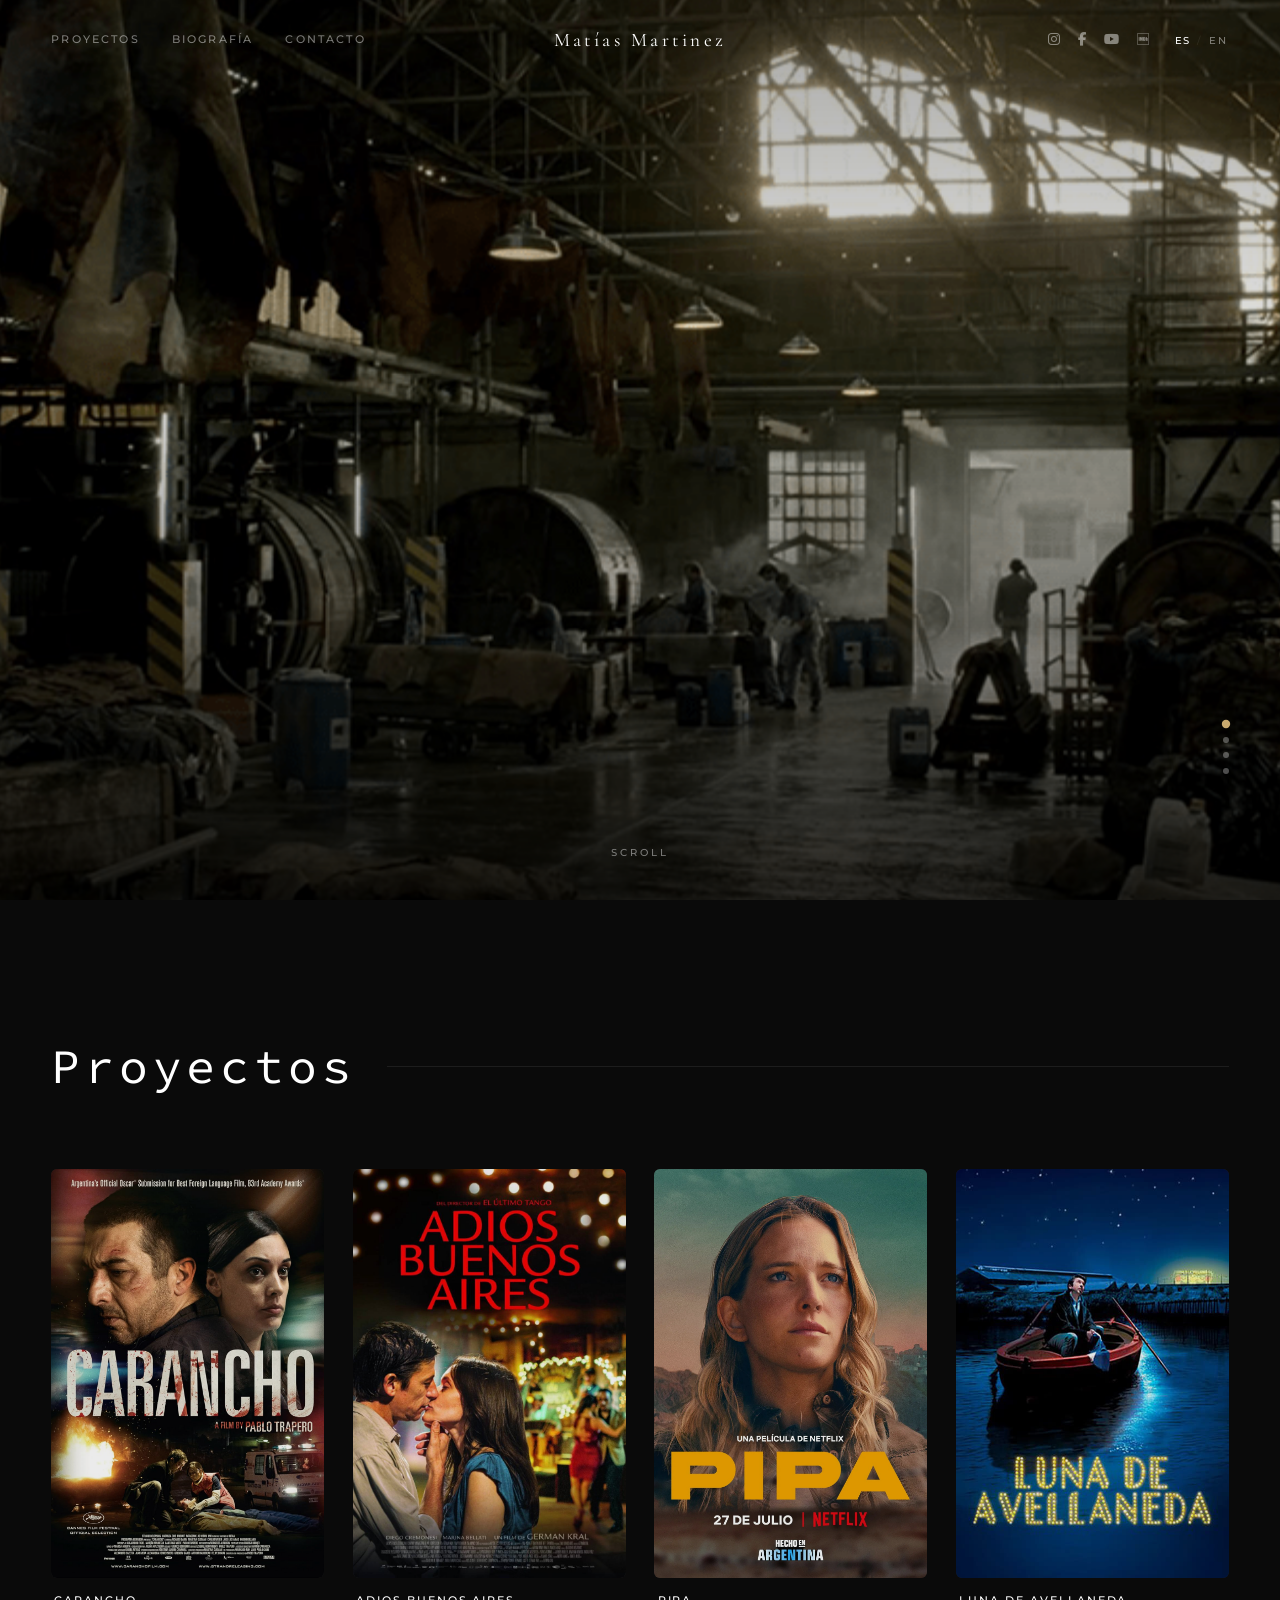
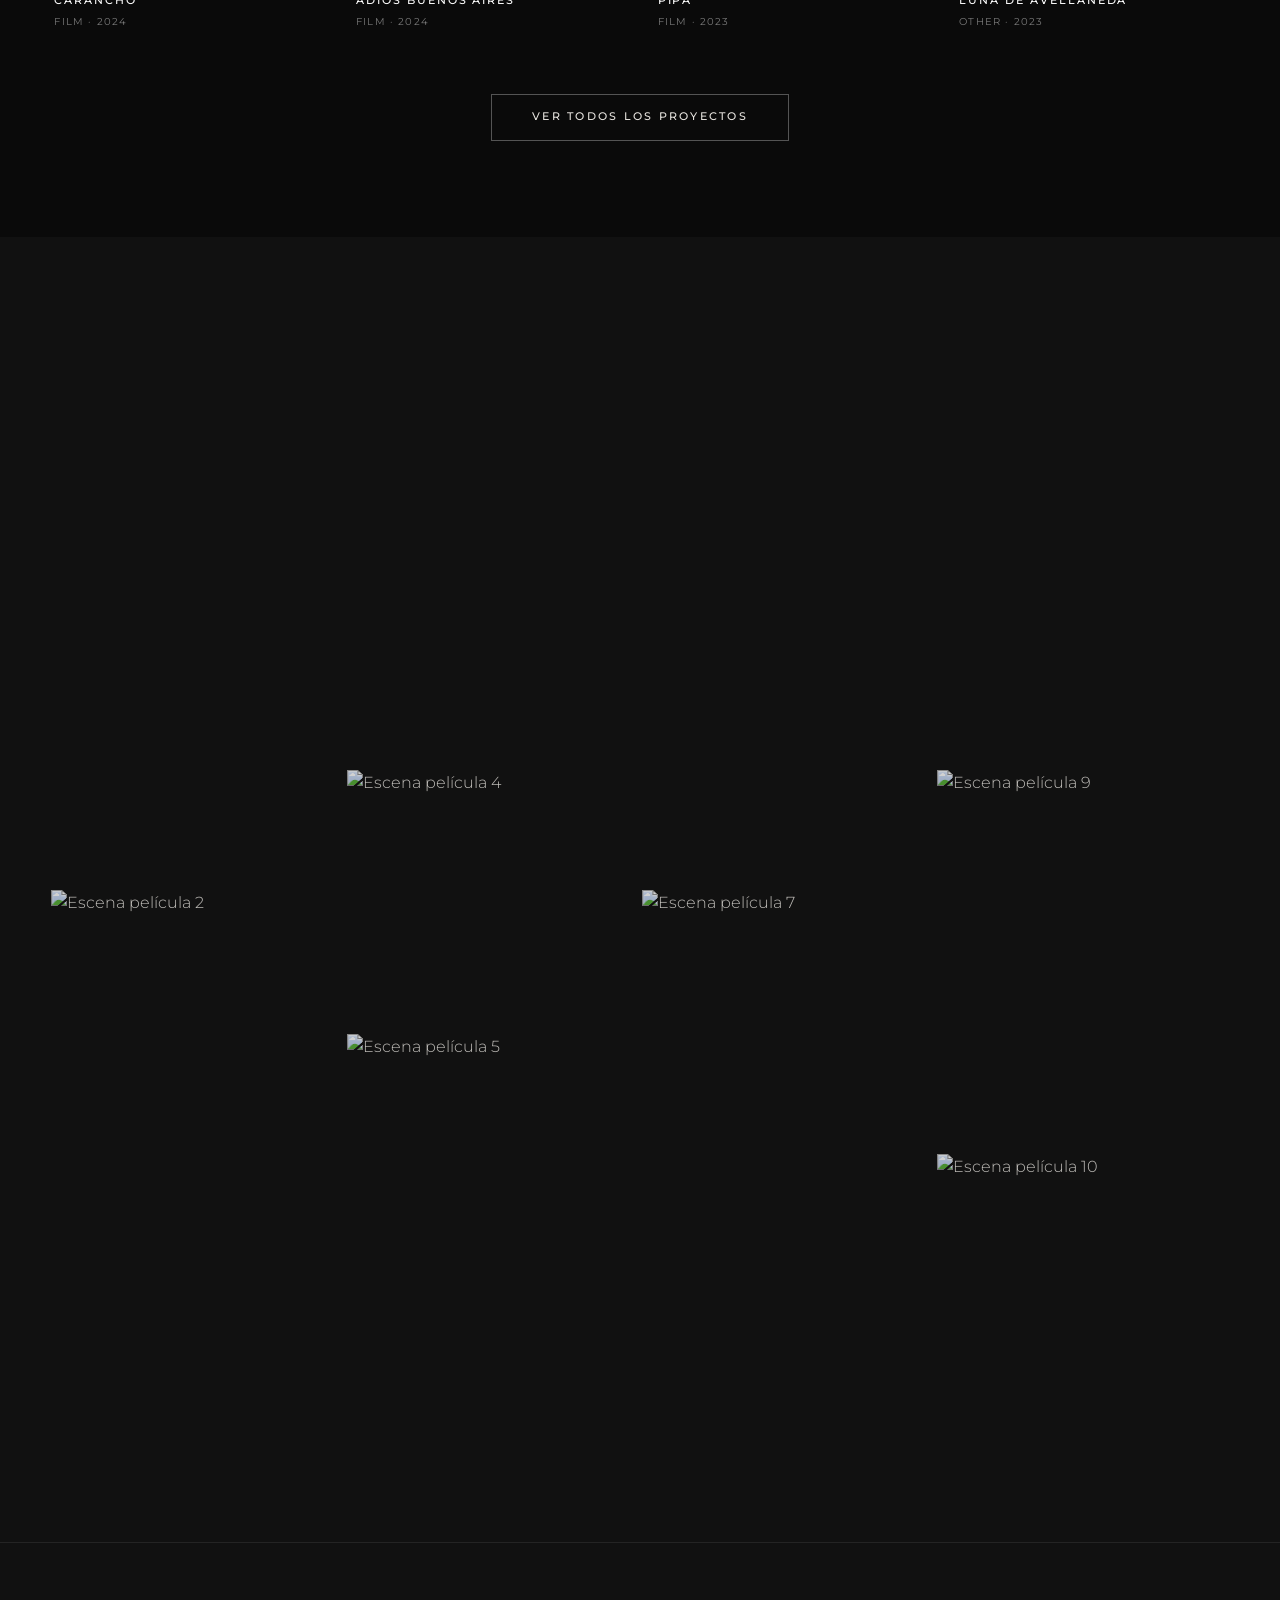
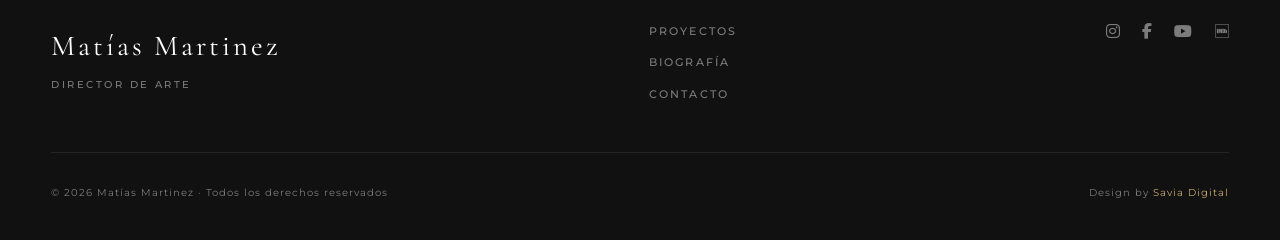
==== index.html @ a48ffe08 "home-dinamico" ====
<!doctype html>
<html lang="es">
  <head>
    <meta charset="UTF-8" />
    <meta name="viewport" content="width=device-width, initial-scale=1.0" />
    <meta
      name="description"
      content="Matías Martinez – Director de Arte. Películas, series y publicidad."
    />
    <title>Matías Martinez – Director de Arte</title>

    <!-- Google Fonts -->
    <link rel="preconnect" href="https://fonts.googleapis.com" />
    <link rel="preconnect" href="https://fonts.gstatic.com" crossorigin />
    <link
      href="https://fonts.googleapis.com/css2?family=Source+Code+Pro:wght@300;400;500;600&family=Cormorant+Garamond:ital,wght@0,300;0,400;0,600;1,300;1,400&family=Montserrat:wght@300;400;500;600&display=swap"
      rel="stylesheet"
    />
    <link
      rel="stylesheet"
      href="https://cdnjs.cloudflare.com/ajax/libs/font-awesome/6.5.1/css/all.min.css"
    />
    <link rel="stylesheet" href="css/styles.css" />
  </head>

  <body>
    <!-- ========== NAVEGACIÓN ========== -->
    <!-- NAV OPCION I -->
    <template>
      <header class="nav" id="navbar">
        <div class="nav__logo">
          <a href="index.html" data-i18n="nav.name">Matías Martinez</a>
        </div>

        <nav class="nav__links">
          <a href="#projects" data-i18n="nav.projects">Proyectos</a>
          <a href="bio.html" data-i18n="nav.bio">Biografía</a>
          <a href="contact.html" data-i18n="nav.contact">Contacto</a>
        </nav>

        <div class="nav__actions">
          <!-- Redes sociales -->
          <div class="nav__socials">
            <a
              href="https://www.instagram.com/USUARIO"
              target="_blank"
              rel="noopener"
              aria-label="Instagram"
            >
              <i class="fab fa-instagram"></i>
            </a>
            <a
              href="https://www.facebook.com/USUARIO"
              target="_blank"
              rel="noopener"
              aria-label="Facebook"
            >
              <i class="fab fa-facebook-f"></i>
            </a>
            <a
              href="https://www.youtube.com/@USUARIO"
              target="_blank"
              rel="noopener"
              aria-label="YouTube"
            >
              <i class="fab fa-youtube"></i>
            </a>
            <a
              href="https://www.imdb.com/name/USUARIO/"
              target="_blank"
              rel="noopener"
              aria-label="IMDB"
            >
              <i class="fab fa-imdb"></i>
            </a>
          </div>

          <!-- Toggle idioma -->
          <button
            class="lang-toggle"
            id="langToggle"
            aria-label="Cambiar idioma"
          >
            <span class="lang-toggle__option active" data-lang="es">ES</span>
            <span class="lang-toggle__divider">/</span>
            <span class="lang-toggle__option" data-lang="en">EN</span>
          </button>

          <!-- Hamburger mobile -->
          <button class="nav__hamburger" id="hamburger" aria-label="Menú">
            <span></span>
            <span></span>
            <span></span>
          </button>
        </div>

        <!-- Menú mobile -->
        <div class="nav__mobile" id="mobileMenu">
          <a href="#projects" data-i18n="nav.projects">Proyectos</a>
          <a href="bio.html" data-i18n="nav.bio">Biografía</a>
          <a href="contact.html" data-i18n="nav.contact">Contacto</a>

          <!-- Redes en mobile -->
          <div class="nav__mobile-socials">
            <a
              href="https://www.instagram.com/USUARIO"
              target="_blank"
              aria-label="Instagram"
              ><i class="fab fa-instagram"></i
            ></a>
            <a
              href="https://www.facebook.com/USUARIO"
              target="_blank"
              aria-label="Facebook"
              ><i class="fab fa-facebook-f"></i
            ></a>
            <a
              href="https://www.youtube.com/@USUARIO"
              target="_blank"
              aria-label="YouTube"
              ><i class="fab fa-youtube"></i
            ></a>
            <a
              href="https://www.imdb.com/name/USUARIO/"
              target="_blank"
              aria-label="IMDB"
              ><i class="fab fa-imdb"></i
            ></a>
          </div>
        </div>
      </header>
    </template>

    <!-- NAV NUEVO OPCION II -->
    <header class="nav nav--centered" id="navbar">
      <!-- Links izquierda -->
      <nav class="nav__links">
        <a href="#projects" data-i18n="nav.projects">Proyectos</a>
        <a href="bio.html" data-i18n="nav.bio">Biografía</a>
        <a href="contact.html" data-i18n="nav.contact">Contacto</a>
      </nav>

      <!-- Logo centro -->
      <div class="nav__logo">
        <a href="index.html" data-i18n="nav.name">Matías Martinez</a>
      </div>

      <!-- Redes + idioma derecha -->
      <div class="nav__right">
        <div class="nav__socials">
          <a
            href="https://www.instagram.com/USUARIO"
            target="_blank"
            rel="noopener"
            aria-label="Instagram"
          >
            <i class="fab fa-instagram"></i>
          </a>
          <a
            href="https://www.facebook.com/USUARIO"
            target="_blank"
            rel="noopener"
            aria-label="Facebook"
          >
            <i class="fab fa-facebook-f"></i>
          </a>
          <a
            href="https://www.youtube.com/@USUARIO"
            target="_blank"
            rel="noopener"
            aria-label="YouTube"
          >
            <i class="fab fa-youtube"></i>
          </a>
          <a
            href="https://www.imdb.com/name/USUARIO/"
            target="_blank"
            rel="noopener"
            aria-label="IMDB"
          >
            <i class="fab fa-imdb"></i>
          </a>
        </div>

        <button class="lang-toggle" id="langToggle" aria-label="Cambiar idioma">
          <span class="lang-toggle__option active" data-lang="es">ES</span>
          <span class="lang-toggle__divider">/</span>
          <span class="lang-toggle__option" data-lang="en">EN</span>
        </button>

        <!-- Hamburger mobile -->
        <button class="nav__hamburger" id="hamburger" aria-label="Menú">
          <span></span>
          <span></span>
          <span></span>
        </button>
      </div>

      <!-- Menú mobile -->
      <div class="nav__mobile" id="mobileMenu">
        <a href="#projects" data-i18n="nav.projects">Proyectos</a>
        <a href="bio.html" data-i18n="nav.bio">Biografía</a>
        <a href="contact.html" data-i18n="nav.contact">Contacto</a>
        <div class="nav__mobile-socials">
          <a
            href="https://www.instagram.com/USUARIO"
            target="_blank"
            aria-label="Instagram"
            ><i class="fab fa-instagram"></i
          ></a>
          <a
            href="https://www.facebook.com/USUARIO"
            target="_blank"
            aria-label="Facebook"
            ><i class="fab fa-facebook-f"></i
          ></a>
          <a
            href="https://www.youtube.com/@USUARIO"
            target="_blank"
            aria-label="YouTube"
            ><i class="fab fa-youtube"></i
          ></a>
          <a
            href="https://www.imdb.com/name/USUARIO/"
            target="_blank"
            aria-label="IMDB"
            ><i class="fab fa-imdb"></i
          ></a>
        </div>
      </div>
    </header>

    <!-- ========== HERO – KEN BURNS ========== -->
    <section class="hero" id="hero">
      <!-- Slides -->
      <div class="hero__slides">
        <div class="hero__slide active" data-index="0">
          <div
            class="hero__slide-bg"
            style="background-image: url(&quot;images/hero/22.png&quot;)"
          ></div>
        </div>

        <div class="hero__slide" data-index="1">
          <div
            class="hero__slide-bg"
            style="
              background-image: url(&quot;images/hero/E1-scaled.webp&quot;);
            "
          ></div>
        </div>

        <div class="hero__slide" data-index="2">
          <div
            class="hero__slide-bg"
            style="background-image: url(&quot;images/hero/8.jpg&quot;)"
          ></div>
        </div>

        <div class="hero__slide" data-index="3">
          <div
            class="hero__slide-bg"
            style="
              background-image: url(&quot;https://images.unsplash.com/photo-1440404653325-ab127d49abc1?w=1920&q=80&quot;);
            "
          ></div>
        </div>
      </div>

      <!-- Overlay degradado -->
      <div class="hero__overlay"></div>

      <!-- Indicadores de slide -->
      <div class="hero__dots">
        <button
          class="hero__dot active"
          data-dot="0"
          aria-label="Slide 1"
        ></button>
        <button class="hero__dot" data-dot="1" aria-label="Slide 2"></button>
        <button class="hero__dot" data-dot="2" aria-label="Slide 3"></button>
        <button class="hero__dot" data-dot="3" aria-label="Slide 4"></button>
      </div>

      <!-- Scroll hint -->
      <div class="hero__scroll-hint">
        <span data-i18n="hero.scroll">Scroll</span>
        <div class="hero__scroll-line"></div>
      </div>
    </section>

    <!-- ========== PROYECTOS – AFICHES ========== -->
    <section class="projects" id="projects">
      <div class="section-header">
        <h2 class="section-title" data-i18n="projects.title">Proyectos</h2>
        <div class="section-line"></div>
      </div>

      <div class="projects__grid" id="homeProjectsGrid">
        
      </div>

      <div class="projects__footer">
        <a href="projects.html" class="btn-outline" data-i18n="projects.all"
          >Ver todos los proyectos</a
        >
      </div>
    </section>

    <!-- ========== MOSAICO DE ESCENAS ========== -->
    <!-- ========== GALERÍA DE PROYECTOS ========== -->
    <section class="mosaic" id="gallery">
      <div class="section-header">
        <h2 class="section-title" data-i18n="mosaic.title">
          Fotografía de Escenas
        </h2>
        <div class="section-line"></div>
      </div>

      <div class="mosaic__grid">
        <!-- Columna 1 -->
        <div class="mosaic__col">
          <a
            href="moviesDetails.html?id=1"
            class="mosaic__item mosaic__item--tall"
          >
            <img
              src="https://images.unsplash.com/photo-1512149673953-1e251807ec7c?w=800&q=80"
              alt="Escena película 1"
              loading="lazy"
            />
            <div class="mosaic__caption">Título de Película</div>
          </a>

          <a href="moviesDetails.html?id=2" class="mosaic__item">
            <img
              src="https://images.unsplash.com/photo-1524712245354-2c4e5e7121c0?w=800&q=80"
              alt="Escena película 2"
              loading="lazy"
            />
            <div class="mosaic__caption">Título de Película</div>
          </a>
        </div>

        <!-- Columna 2 -->
        <div class="mosaic__col">
          <a href="moviesDetails.html?id=3" class="mosaic__item">
            <img
              src="https://images.unsplash.com/photo-1516912481808-3406841bd33c?w=800&q=80"
              alt="Escena película 3"
              loading="lazy"
            />
            <div class="mosaic__caption">Título de Película</div>
          </a>

          <a href="moviesDetails.html?id=4" class="mosaic__item">
            <img
              src="https://images.unsplash.com/photo-1533488765986-dfa2a9939acd?w=800&q=80"
              alt="Escena película 4"
              loading="lazy"
            />
            <div class="mosaic__caption">Título de Película</div>
          </a>

          <a
            href="moviesDetails.html?id=5"
            class="mosaic__item mosaic__item--tall"
          >
            <img
              src="https://images.unsplash.com/photo-1500210600724-bf2c61ec56dc?w=800&q=80"
              alt="Escena película 5"
              loading="lazy"
            />
            <div class="mosaic__caption">Título de Película</div>
          </a>
        </div>

        <!-- Columna 3 -->
        <div class="mosaic__col">
          <a
            href="moviesDetails.html?id=6"
            class="mosaic__item mosaic__item--tall"
          >
            <img
              src="https://images.unsplash.com/photo-1478720568477-152d9b164e26?w=800&q=80"
              alt="Escena película 6"
              loading="lazy"
            />
            <div class="mosaic__caption">Título de Película</div>
          </a>

          <a href="moviesDetails.html?id=7" class="mosaic__item">
            <img
              src="https://images.unsplash.com/photo-1536440136628-849c177e76a1?w=800&q=80"
              alt="Escena película 7"
              loading="lazy"
            />
            <div class="mosaic__caption">Título de Película</div>
          </a>
        </div>

        <!-- Columna 4 -->
        <div class="mosaic__col">
          <a href="moviesDetails.html?id=8" class="mosaic__item">
            <img
              src="https://images.unsplash.com/photo-1485846234645-a62644f84728?w=800&q=80"
              alt="Escena película 8"
              loading="lazy"
            />
            <div class="mosaic__caption">Título de Película</div>
          </a>

          <a
            href="moviesDetails.html?id=9"
            class="mosaic__item mosaic__item--tall"
          >
            <img
              src="https://images.unsplash.com/photo-1440404653325-ab127d49abc1?w=800&q=80"
              alt="Escena película 9"
              loading="lazy"
            />
            <div class="mosaic__caption">Título de Película</div>
          </a>

          <a href="moviesDetails.html?id=10" class="mosaic__item">
            <img
              src="https://images.unsplash.com/photo-1560109947-543149eceb16?w=800&q=80"
              alt="Escena película 10"
              loading="lazy"
            />
            <div class="mosaic__caption">Título de Película</div>
          </a>
        </div>
      </div>
    </section>
    <!-- ========== FOOTER ========== -->
    <footer class="footer">
      <div class="footer__main">
        <!-- Nombre -->
        <div class="footer__brand">
          <a href="index.html" class="footer__name">Matías Martinez</a>
          <p class="footer__role" data-i18n="hero.label">Director de Arte</p>
        </div>

        <!-- Nav links -->
        <nav class="footer__nav">
          <a href="#projects" data-i18n="nav.projects">Proyectos</a>
          <a href="bio.html" data-i18n="nav.bio">Biografía</a>
          <a href="contact.html" data-i18n="nav.contact">Contacto</a>
        </nav>

        <!-- Redes sociales -->
        <div class="footer__socials">
          <a
            href="https://www.instagram.com/USUARIO"
            target="_blank"
            rel="noopener"
            aria-label="Instagram"
          >
            <i class="fab fa-instagram"></i>
          </a>
          <a
            href="https://www.facebook.com/USUARIO"
            target="_blank"
            rel="noopener"
            aria-label="Facebook"
          >
            <i class="fab fa-facebook-f"></i>
          </a>
          <a
            href="https://www.youtube.com/@USUARIO"
            target="_blank"
            rel="noopener"
            aria-label="YouTube"
          >
            <i class="fab fa-youtube"></i>
          </a>
          <a
            href="https://www.imdb.com/name/USUARIO/"
            target="_blank"
            rel="noopener"
            aria-label="IMDB"
          >
            <i class="fab fa-imdb"></i>
          </a>
        </div>
      </div>

      <!-- Línea divisoria -->
      <div class="footer__divider"></div>

      <!-- Copyright -->
      <div class="footer__bottom">
        <p class="footer__copy">
          © <span id="footerYear"></span> Matías Martinez · Todos los derechos
          reservados
        </p>
        <p class="footer__credit">
          Design by
          <a
            href="https://www.saviadigital.com.ar"
            target="_blank"
            rel="noopener"
            >Savia Digital</a
          >
        </p>
      </div>
    </footer>

    <!-- ========== SCRIPTS ========== -->
    <script src="js/main.js"></script>
  </body>
</html>
---- css/styles.css ----
/* ============================================================
   MATÍAS MARTINEZ – DIRECTOR DE ARTE
   styles.css
   ============================================================ */

/* ============================================================
   1. VARIABLES & RESET
   ============================================================ */

:root {
  /* Colores */
  --color-bg: #0a0a0a;
  --color-bg-soft: #111111;
  --color-bg-card: #161616;
  --color-surface: #1e1e1e;
  --color-border: rgba(255, 255, 255, 0.08);

  --color-white: #ffffff;
  --color-off-white: #e8e5e0;
  --color-muted: rgba(255, 255, 255, 0.45);
  --color-accent: #c8a96e; /* dorado cálido – fácil de cambiar */

  /* Tipografía */
  --font-display: "Cormorant Garamond", Georgia, serif;
  --font-body: "Montserrat", sans-serif;
  --font-title: 'Source Code Pro', monospace;

  /* Tamaños */
  --nav-height: 80px;

  /* Transiciones */
  --ease: cubic-bezier(0.4, 0, 0.2, 1);
  --ease-out: cubic-bezier(0, 0, 0.2, 1);
}

*,
*::before,
*::after {
  box-sizing: border-box;
  margin: 0;
  padding: 0;
}

html {
  font-size: 16px;
  scroll-behavior: smooth;
}

body {
  background-color: var(--color-bg);
  color: var(--color-off-white);
  font-family: var(--font-body);
  font-weight: 300;
  line-height: 1.6;
  overflow-x: hidden;
  -webkit-font-smoothing: antialiased;
}

img {
  display: block;
  max-width: 100%;
  height: 100%;
  object-fit: cover;
}

a {
  color: inherit;
  text-decoration: none;
}

button {
  background: none;
  border: none;
  cursor: pointer;
  font-family: var(--font-body);
}

ul {
  list-style: none;
}

/* ============================================================
   2. UTILIDADES
   ============================================================ */

.section-header {
  display: flex;
  align-items: center;
  gap: 2rem;
  margin-bottom: 4rem;
  padding: 0 4vw;
}

.section-title {
  font-family: var(--font-title);
  font-size: clamp(2rem, 4vw, 3rem);
  font-weight: 400;
  letter-spacing: 0.1em;
  color: var(--color-white);
  white-space: nowrap;
}

.section-line {
  flex: 1;
  height: 1px;
  background: var(--color-border);
}

.btn-outline {
  display: inline-block;
  padding: 0.85rem 2.5rem;
  border: 1px solid rgba(255, 255, 255, 0.3);
  font-family: var(--font-body);
  font-size: 0.7rem;
  font-weight: 500;
  letter-spacing: 0.2em;
  text-transform: uppercase;
  color: var(--color-off-white);
  transition:
    background 0.3s var(--ease),
    color 0.3s var(--ease),
    border-color 0.3s var(--ease);
}

.btn-outline:hover {
  background: var(--color-white);
  color: var(--color-bg);
  border-color: var(--color-white);
}

/* ============================================================
   3. NAVEGACIÓN
   ============================================================ */

.nav {
  position: fixed;
  top: 0;
  left: 0;
  right: 0;
  z-index: 100;
  height: var(--nav-height);
  display: flex;
  align-items: center;
  justify-content: space-between;
  padding: 0 4vw;
  transition:
    background 0.4s var(--ease),
    backdrop-filter 0.4s var(--ease);
}

/* Cuando hay scroll, el nav se vuelve sólido */
.nav.scrolled {
  background: rgba(10, 10, 10, 0.92);
  backdrop-filter: blur(12px);
  -webkit-backdrop-filter: blur(12px);
  border-bottom: 1px solid var(--color-border);
}

/* Logo / Nombre */
.nav__logo a {
  font-family: var(--font-display);
  font-size: 1.4rem;
  font-weight: 400;
  letter-spacing: 0.12em;
  color: var(--color-white);
  transition: color 0.3s var(--ease);
}

.nav__logo a:hover {
  color: var(--color-accent);
}

/* Links principales */
.nav__links {
  display: flex;
  gap: 2.5rem;
}

.nav__links a {
  font-size: 0.68rem;
  font-weight: 500;
  letter-spacing: 0.2em;
  text-transform: uppercase;
  color: var(--color-muted);
  transition: color 0.3s var(--ease);
  position: relative;
}

.nav__links a::after {
  content: "";
  position: absolute;
  bottom: -4px;
  left: 0;
  width: 0;
  height: 1px;
  background: var(--color-accent);
  transition: width 0.3s var(--ease);
}

.nav__links a:hover {
  color: var(--color-white);
}

.nav__links a:hover::after {
  width: 100%;
}

/* Acciones nav (lang + hamburger) */
.nav__actions {
  display: flex;
  align-items: center;
  gap: 1.5rem;
}

/* Toggle idioma */
.lang-toggle {
  display: flex;
  align-items: center;
  gap: 0.3rem;
  font-size: 0.65rem;
  font-weight: 500;
  letter-spacing: 0.15em;
  color: var(--color-muted);
  transition: color 0.3s var(--ease);
}

.lang-toggle__option {
  cursor: pointer;
  transition: color 0.3s var(--ease);
  padding: 0.2rem 0.1rem;
}

.lang-toggle__option.active {
  color: var(--color-white);
}

.lang-toggle__option:hover {
  color: var(--color-off-white);
}

.lang-toggle__divider {
  color: var(--color-border);
}

/* Hamburger mobile */
.nav__hamburger {
  display: none;
  flex-direction: column;
  gap: 5px;
  padding: 4px;
}

.nav__hamburger span {
  display: block;
  width: 24px;
  height: 1px;
  background: var(--color-off-white);
  transition:
    transform 0.3s var(--ease),
    opacity 0.3s var(--ease);
}

.nav__hamburger.open span:nth-child(1) {
  transform: translateY(6px) rotate(45deg);
}
.nav__hamburger.open span:nth-child(2) {
  opacity: 0;
}
.nav__hamburger.open span:nth-child(3) {
  transform: translateY(-6px) rotate(-45deg);
}

/* Menú mobile */
.nav__mobile {
  display: none;
  position: fixed;
  top: 0;
  left: 0;
  right: 0;
  height: auto;
  background: rgba(10, 10, 10, 0.97);
  backdrop-filter: blur(16px);
  flex-direction: column;
  align-items: center;
  justify-content: center;
  gap: 0;
  padding: 2rem 0;
  transform: translateY(-100%);
  transition: transform 0.4s var(--ease);
  visibility: hidden;
  z-index: 99;
}

.nav__mobile.open {
  transform: translateY(0);
  visibility: visible;
}

.nav__mobile a {
  font-size: 0.75rem;
  font-weight: 500;
  letter-spacing: 0.2em;
  text-transform: uppercase;
  color: var(--color-muted);
  padding: 1rem 0;
  width: 100%;
  text-align: center;
  border-bottom: 1px solid var(--color-border);
  transition: color 0.3s var(--ease);
}

.nav__mobile a:last-child {
  border-bottom: none;
}

.nav__mobile a:hover {
  color: var(--color-white);
}

/* Redes sociales en nav */
.nav__socials {
  display: flex;
  align-items: center;
  gap: 1.1rem;
  padding-right: 1.2rem;
  border-right: 1px solid var(--color-border);
}

.nav__socials a {
  color: var(--color-muted);
  font-size: 0.85rem;
  transition:
    color 0.3s var(--ease),
    transform 0.3s var(--ease);
  display: flex;
  align-items: center;
}

.nav__socials a:hover {
  color: var(--color-white);
  transform: translateY(-2px);
}

.nav__mobile-socials {
  display: flex;
  gap: 1.8rem;
  padding: 1.5rem 0 0.5rem;
}

.nav__mobile-socials a {
  color: var(--color-muted);
  font-size: 1rem;
  border-bottom: none;
  width: auto;
  transition: color 0.3s var(--ease);
}

.nav__mobile-socials a:hover {
  color: var(--color-white);
}

/* ============================================================
   NAV CENTRADO – OPCIÓN 2
   ============================================================ */

.nav--centered {
  display: grid;
  grid-template-columns: 1fr auto 1fr;
  align-items: center;
  padding: 0 4vw;
}

/* Logo centrado */
.nav--centered .nav__logo {
  text-align: center;
}

.nav--centered .nav__logo a {
  font-family: var(--font-display);
  font-size: 1.2rem;
  font-weight: 400;
  letter-spacing: 0.18em;
  color: var(--color-white);
  transition: color 0.3s var(--ease);
}

.nav--centered .nav__logo a:hover {
  color: var(--color-accent);
}

/* Links izquierda */
.nav--centered .nav__links {
  display: flex;
  gap: 2rem;
  justify-content: flex-start;
}

/* Lado derecho: redes + idioma */
.nav__right {
  display: flex;
  align-items: center;
  gap: 1.5rem;
  justify-content: flex-end;
}

/* Redes en nav centrado */
.nav--centered .nav__socials {
  display: flex;
  align-items: center;
  gap: 1.1rem;
  border-right: none;
  padding-right: 0;
}

/* Responsive nav centrado */
@media (max-width: 768px) {
  .nav--centered {
    grid-template-columns: 1fr auto;
  }

  .nav--centered .nav__links {
    display: none;
  }

  .nav--centered .nav__socials {
    display: none;
  }

  .nav--centered .nav__logo {
    text-align: left;
  }
}

/* ============================================================
   4. HERO – KEN BURNS
   ============================================================ */

.hero {
  position: relative;
  width: 100%;
  height: 100svh;
  min-height: 600px;
  overflow: hidden;
}

/* Contenedor de slides */
.hero__slides {
  position: absolute;
  inset: 0;
}

/* Cada slide */
.hero__slide {
  position: absolute;
  inset: 0;
  opacity: 0;
  transition: opacity 1.2s var(--ease);
}

.hero__slide.active {
  opacity: 1;
}

/* Fondo del slide (el que anima) */
.hero__slide-bg {
  position: absolute;
  inset: -8%; /* margen extra para el zoom sin ver bordes */
  background-size: cover;
  background-position: center;
  will-change: transform;
}

/* Ken Burns: zoom IN para slides impares, zoom OUT para pares */
/* El JS agrega .zoom-in o .zoom-out al activar cada slide     */

.hero__slide-bg.zoom-in {
  animation: kenBurnsIn 8s var(--ease-out) forwards;
}

.hero__slide-bg.zoom-out {
  animation: kenBurnsOut 8s var(--ease-out) forwards;
}

@keyframes kenBurnsIn {
  from {
    transform: scale(1);
  }
  to {
    transform: scale(1.12);
  }
}

@keyframes kenBurnsOut {
  from {
    transform: scale(1.12);
  }
  to {
    transform: scale(1);
  }
}

/* Overlay degradado */
.hero__overlay {
  position: absolute;
  inset: 0;
  background: linear-gradient(
    to bottom,
    rgba(0, 0, 0, 0.35) 0%,
    rgba(0, 0, 0, 0.1) 40%,
    rgba(0, 0, 0, 0.55) 80%,
    rgba(0, 0, 0, 0.8) 100%
  );
  z-index: 2;
}


/* Dots de navegación */
.hero__dots {
  position: absolute;
  z-index: 4;
  bottom: 14vh;
  right: 4vw;
  display: flex;
  flex-direction: column;
  gap: 0.6rem;
}

.hero__dot {
  width: 6px;
  height: 6px;
  border-radius: 50%;
  background: rgba(255, 255, 255, 0.3);
  transition:
    background 0.3s var(--ease),
    transform 0.3s var(--ease);
  padding: 0;
}

.hero__dot.active {
  background: var(--color-accent);
  transform: scale(1.4);
}

/* Scroll hint */
.hero__scroll-hint {
  position: absolute;
  z-index: 4;
  bottom: 2.5rem;
  left: 50%;
  transform: translateX(-50%);
  display: flex;
  flex-direction: column;
  align-items: center;
  gap: 0.5rem;
  opacity: 0;
  animation: fadeIn 1s var(--ease-out) 1.5s forwards;
}

.hero__scroll-hint span {
  font-size: 0.6rem;
  font-weight: 500;
  letter-spacing: 0.3em;
  text-transform: uppercase;
  color: var(--color-muted);
  animation: scrollFloat 2.5s ease-in-out infinite;
  display: inline-block;
}

.hero__scroll-line {
  display: none;
}

@keyframes scrollFloat {
  0%, 100% {
    transform: translateY(0);
    opacity: 0.45;
  }
  50% {
    transform: translateY(-8px);
    opacity: 1;
  }
}

/* ============================================================
   5. PROYECTOS – GRILLA DE AFICHES
   ============================================================ */

/* ============================================================
   5. PROYECTOS – GRILLA DE AFICHES
   ============================================================ */

.projects {
  padding: 8rem 0 6rem;
  background: var(--color-bg);
}

.projects__grid {
  display: grid;
  grid-template-columns: repeat(4, 1fr);
  gap: 2rem 1.8rem;
  padding: 0 4vw;
}

/* Card */
.project-card {
  background: transparent;
}

.project-card__link {
  display: block;
}

/* Imagen */
.project-card__img-wrap {
  position: relative;
  aspect-ratio: 2/3;
  overflow: hidden;
  border-radius: 6px;
  background: var(--color-surface);
}

.project-card__img {
  width: 100%;
  height: 100%;
  object-fit: cover;
  transition: transform 0.7s var(--ease), filter 0.7s var(--ease);
  filter: brightness(0.92);
}

.project-card:hover .project-card__img {
  transform: scale(1.05);
  filter: brightness(1);
}

/* Info debajo de la imagen */
.project-card__info {
  padding: 0.9rem 0.2rem 0;
}

.project-card__title {
  font-family: var(--font-body);
  font-size: 0.68rem;
  font-weight: 500;
  letter-spacing: 0.18em;
  text-transform: uppercase;
  color: var(--color-white);
  margin-bottom: 0.25rem;
  transition: color 0.3s var(--ease);
}

.project-card:hover .project-card__title {
  color: var(--color-accent);
}

.project-card__meta {
  font-size: 0.62rem;
  font-weight: 400;
  letter-spacing: 0.12em;
  text-transform: uppercase;
  color: var(--color-muted);
}

.projects__footer {
  margin-top: 4rem;
  text-align: center;
}


/* Responsive proyectos */
@media (max-width: 1024px) {
  .projects__grid {
    grid-template-columns: repeat(3, 1fr);
  }
}

@media (max-width: 768px) {
  .projects__grid {
    grid-template-columns: repeat(2, 1fr);
    gap: 1.2rem;
    padding: 0 6vw;
  }
}

@media (max-width: 480px) {
  .projects__grid {
    grid-template-columns: repeat(2, 1fr);
    gap: 0.8rem;
  }

  .project-card__title {
    font-size: 0.6rem;
  }
}

/* ============================================================
   6. MOSAICO DE ESCENAS
   ============================================================ */

/* ============================================================
   6. MOSAICO DE ESCENAS
   ============================================================ */

.mosaic {
  padding: 8rem 0;
  background: var(--color-bg-soft);
}

.mosaic__grid {
  display: flex;
  gap: 4px;
  padding: 0 4vw;
  align-items: flex-start;
}

/* Cada columna crece igual */
.mosaic__col {
  display: flex;
  flex-direction: column;
  gap: 4px;
  flex: 1;
}

/* Item base */
.mosaic__item {
  position: relative;
  overflow: hidden;
  cursor: pointer;
}

.mosaic__item img {
  width: 100%;
  height: 100%;
  object-fit: cover;
  display: block;
  transition: transform 0.7s var(--ease), filter 0.7s var(--ease);
  filter: brightness(0.82);
}

/* Altura base y tall */
.mosaic__item {
  height: 260px;
}

.mosaic__item--tall {
  height: 380px;
}

/* Zoom hover */
.mosaic__item:hover img {
  transform: scale(1.06);
  filter: brightness(1);
}

/* El item ahora es un <a>, quitamos estilos de link */
a.mosaic__item {
  display: block;
  text-decoration: none;
  color: inherit;
}

/* Caption – nombre abajo a la izquierda */
.mosaic__caption {
  position: absolute;
  bottom: 0;
  left: 0;
  background: rgba(0, 0, 0, 0.72);
  color: var(--color-off-white);
  font-family: var(--font-body);
  font-size: 0.62rem;
  font-weight: 500;
  letter-spacing: 0.15em;
  text-transform: uppercase;
  padding: 0.45rem 0.75rem;
  opacity: 0;
  transform: translateY(6px);
  transition: opacity 0.35s var(--ease), transform 0.35s var(--ease);
  pointer-events: none;
}

.mosaic__item:hover .mosaic__caption {
  opacity: 1;
  transform: translateY(0);
}


/* ============================================================
   RESPONSIVE – MOSAICO
   ============================================================ */

/* Tablet: 2 columnas */
@media (max-width: 1024px) {
  .mosaic__grid {
    flex-wrap: wrap;
  }

  .mosaic__col {
    flex: 1 1 calc(50% - 4px);
  }

  .mosaic__item {
    height: 220px;
  }

  .mosaic__item--tall {
    height: 320px;
  }
}

/* Mobile: 2 columnas más chicas */
@media (max-width: 768px) {
  .mosaic__grid {
    padding: 0 4vw;
    gap: 3px;
  }

  .mosaic__col {
    flex: 1 1 calc(50% - 3px);
  }

  .mosaic__item {
    height: 160px;
  }

  .mosaic__item--tall {
    height: 240px;
  }

  .mosaic__caption {
    opacity: 1;
    transform: translateY(0);
  }
}

/* ============================================================
   7. ANIMACIONES DE ENTRADA (scroll reveal)
   ============================================================ */

@keyframes fadeUp {
  from {
    opacity: 0;
    transform: translateY(30px);
  }
  to {
    opacity: 1;
    transform: translateY(0);
  }
}

@keyframes fadeIn {
  from {
    opacity: 0;
  }
  to {
    opacity: 1;
  }
}

/* Clase base para elementos que se revelan al scroll */
.reveal {
  opacity: 0;
  transform: translateY(40px);
  transition:
    opacity 0.8s var(--ease),
    transform 0.8s var(--ease);
}

.reveal.visible {
  opacity: 1;
  transform: translateY(0);
}

/* Delays escalonados para grillas */
.reveal-delay-1 {
  transition-delay: 0.1s;
}
.reveal-delay-2 {
  transition-delay: 0.2s;
}
.reveal-delay-3 {
  transition-delay: 0.3s;
}
.reveal-delay-4 {
  transition-delay: 0.4s;
}
.reveal-delay-5 {
  transition-delay: 0.5s;
}
.reveal-delay-6 {
  transition-delay: 0.6s;
}

/* ============================================================
   8. RESPONSIVE
   ============================================================ */

   /* ============================================================
   9. FOOTER
   ============================================================ */

.footer {
  background: var(--color-bg-soft);
  border-top: 1px solid var(--color-border);
  padding: 5rem 4vw 2.5rem;
}

.footer__main {
  display: flex;
  align-items: flex-start;
  justify-content: space-between;
  gap: 3rem;
  flex-wrap: wrap;
}

/* Marca / nombre */
.footer__brand {
  display: flex;
  flex-direction: column;
  gap: 0.5rem;
}

.footer__name {
  font-family: var(--font-display);
  font-size: 1.8rem;
  font-weight: 400;
  letter-spacing: 0.1em;
  color: var(--color-white);
  transition: color 0.3s var(--ease);
}

.footer__name:hover {
  color: var(--color-accent);
}

.footer__role {
  font-size: 0.62rem;
  font-weight: 500;
  letter-spacing: 0.25em;
  text-transform: uppercase;
  color: var(--color-muted);
}

/* Nav links */
.footer__nav {
  display: flex;
  flex-direction: column;
  gap: 0.9rem;
}

.footer__nav a {
  font-size: 0.68rem;
  font-weight: 500;
  letter-spacing: 0.2em;
  text-transform: uppercase;
  color: var(--color-muted);
  transition: color 0.3s var(--ease);
  position: relative;
}

.footer__nav a::after {
  content: '';
  position: absolute;
  bottom: -3px;
  left: 0;
  width: 0;
  height: 1px;
  background: var(--color-accent);
  transition: width 0.3s var(--ease);
}

.footer__nav a:hover {
  color: var(--color-white);
}

.footer__nav a:hover::after {
  width: 100%;
}

/* Redes sociales */
.footer__socials {
  display: flex;
  gap: 1.4rem;
  align-items: center;
}

.footer__socials a {
  color: var(--color-muted);
  font-size: 1rem;
  transition: color 0.3s var(--ease), transform 0.3s var(--ease);
  display: flex;
  align-items: center;
}

.footer__socials a:hover {
  color: var(--color-white);
  transform: translateY(-3px);
}

/* Divider */
.footer__divider {
  height: 1px;
  background: var(--color-border);
  margin: 3rem 0 2rem;
}

/* Copyright */
.footer__bottom {
  display: flex;
  align-items: center;
  justify-content: space-between;
  flex-wrap: wrap;
  gap: 1rem;
}

.footer__copy {
  font-size: 0.62rem;
  font-weight: 400;
  letter-spacing: 0.1em;
  color: var(--color-muted);
}

.footer__credit {
  font-size: 0.62rem;
  font-weight: 400;
  letter-spacing: 0.1em;
  color: var(--color-muted);
}

.footer__credit a {
  color: var(--color-accent);
  transition: color 0.3s var(--ease);
}

.footer__credit a:hover {
  color: var(--color-white);
}

/* Footer responsive */
@media (max-width: 768px) {
  .footer__main {
    flex-direction: column;
    gap: 2.5rem;
  }

  .footer__nav {
    flex-direction: row;
    flex-wrap: wrap;
    gap: 1rem 2rem;
  }

  .footer__bottom {
    flex-direction: column;
    align-items: flex-start;
    gap: 0.5rem;
  }
}

/* Tablet */
@media (max-width: 1024px) {
  .projects__grid {
    grid-template-columns: repeat(2, 1fr);
  }

  .mosaic__grid {
    grid-template-columns: repeat(3, 1fr);
    grid-auto-rows: 220px;
  }
}

/* Mobile */
@media (max-width: 768px) {
  :root {
    --nav-height: 65px;
  }

  /* Nav */
  .nav__links {
    display: none;
  }

  .nav__hamburger {
    display: flex;
    z-index: 101;
  }

  .nav__mobile {
    display: flex;
  }

  /* Hero */
 
  .hero__dots {
    bottom: 12vh;
    right: 6vw;
  }

  /* Proyectos */
  .projects__grid {
    grid-template-columns: 1fr;
    margin: 0 6vw;
  }

  /* Mosaico */
  .mosaic__grid {
    grid-template-columns: repeat(2, 1fr);
    grid-auto-rows: 180px;
    padding: 0 4vw;
  }

  /* Quitar tamaños especiales en mobile para que se vea ordenado */
  

  .mosaic__item.tall {
    grid-row: span 1;
  }

  .section-header {
    padding: 0 6vw;
    margin-bottom: 2.5rem;
  }
  /* Ocultar redes en mobile (opcional: se muestran en el menú mobile) */
  .nav__socials {
    display: none;
  }
}

@media (max-width: 480px) {
  .mosaic__grid {
    grid-auto-rows: 150px;
  }
}
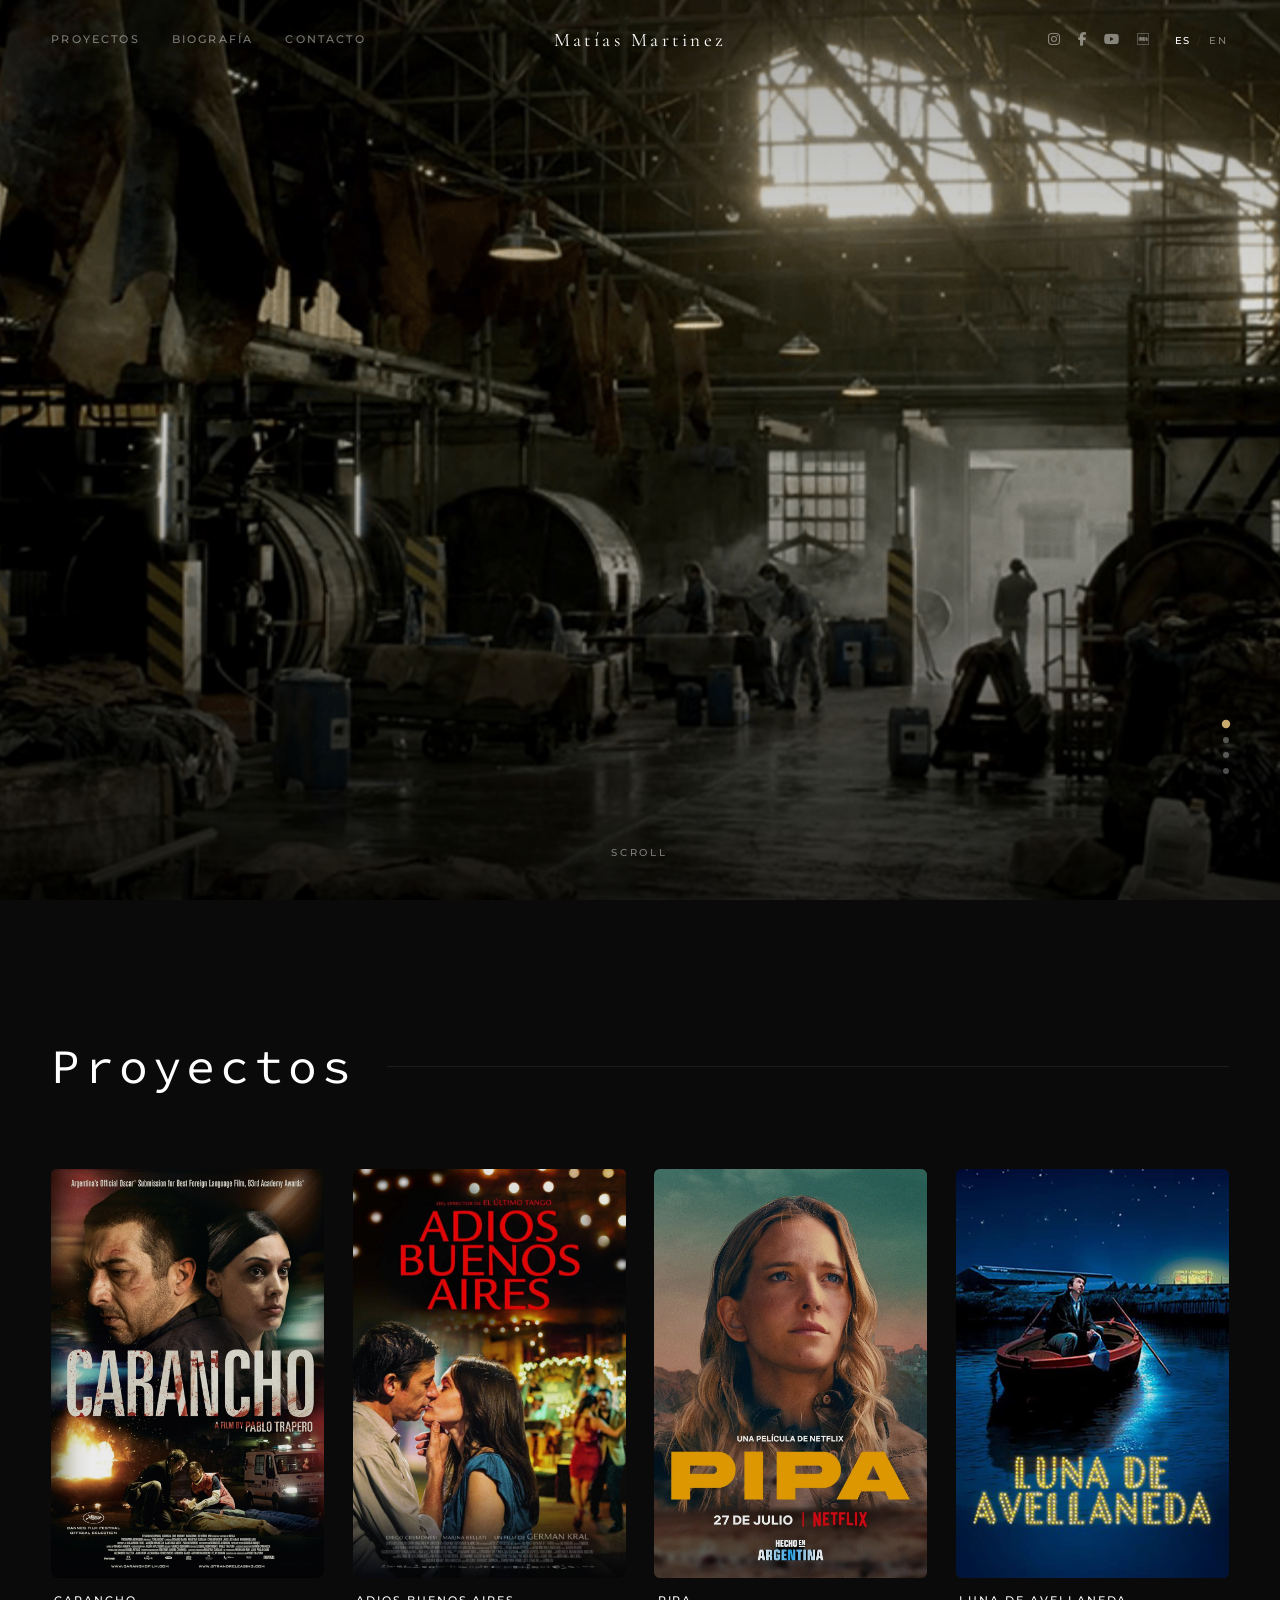
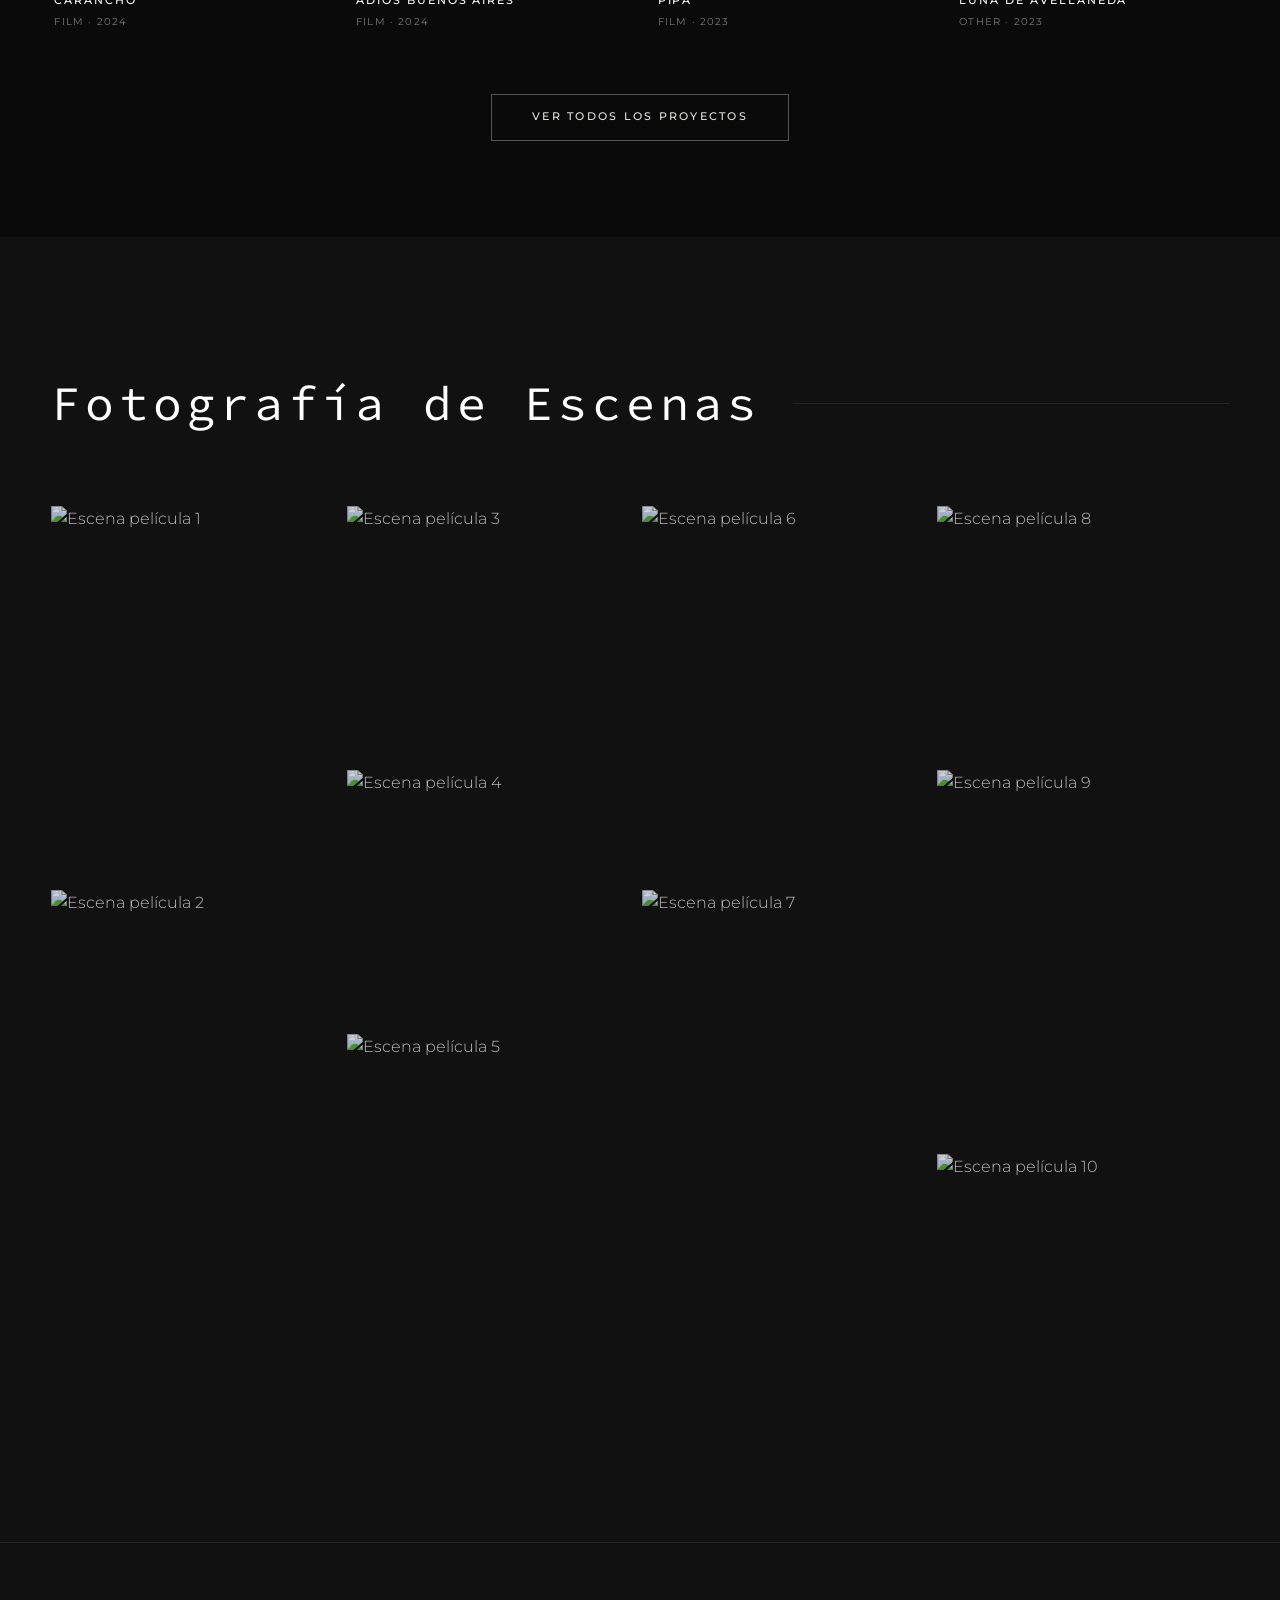
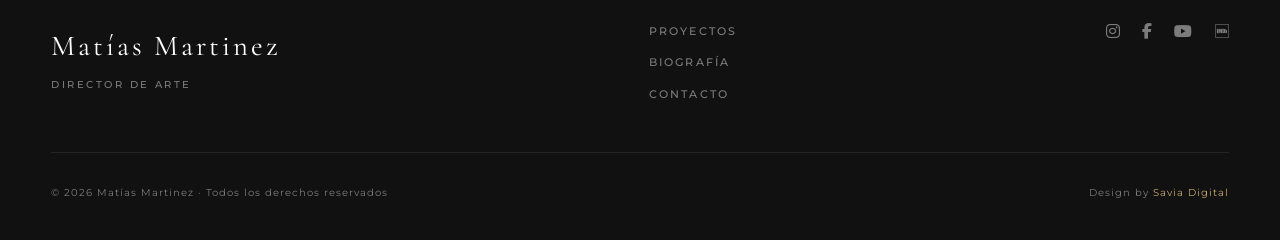
==== commit c3c69dc3: "nav-change" ====
--- a/index.html
+++ b/index.html
@@ -33,7 +33,7 @@
         </div>
 
         <nav class="nav__links">
-          <a href="#projects" data-i18n="nav.projects">Proyectos</a>
+          <a href="projects.html" data-i18n="nav.projects">Proyectos</a>
           <a href="bio.html" data-i18n="nav.bio">Biografía</a>
           <a href="contact.html" data-i18n="nav.contact">Contacto</a>
         </nav>
@@ -135,7 +135,7 @@
     <header class="nav nav--centered" id="navbar">
       <!-- Links izquierda -->
       <nav class="nav__links">
-        <a href="#projects" data-i18n="nav.projects">Proyectos</a>
+        <a href="projects.html" data-i18n="nav.projects">Proyectos</a>
         <a href="bio.html" data-i18n="nav.bio">Biografía</a>
         <a href="contact.html" data-i18n="nav.contact">Contacto</a>
       </nav>
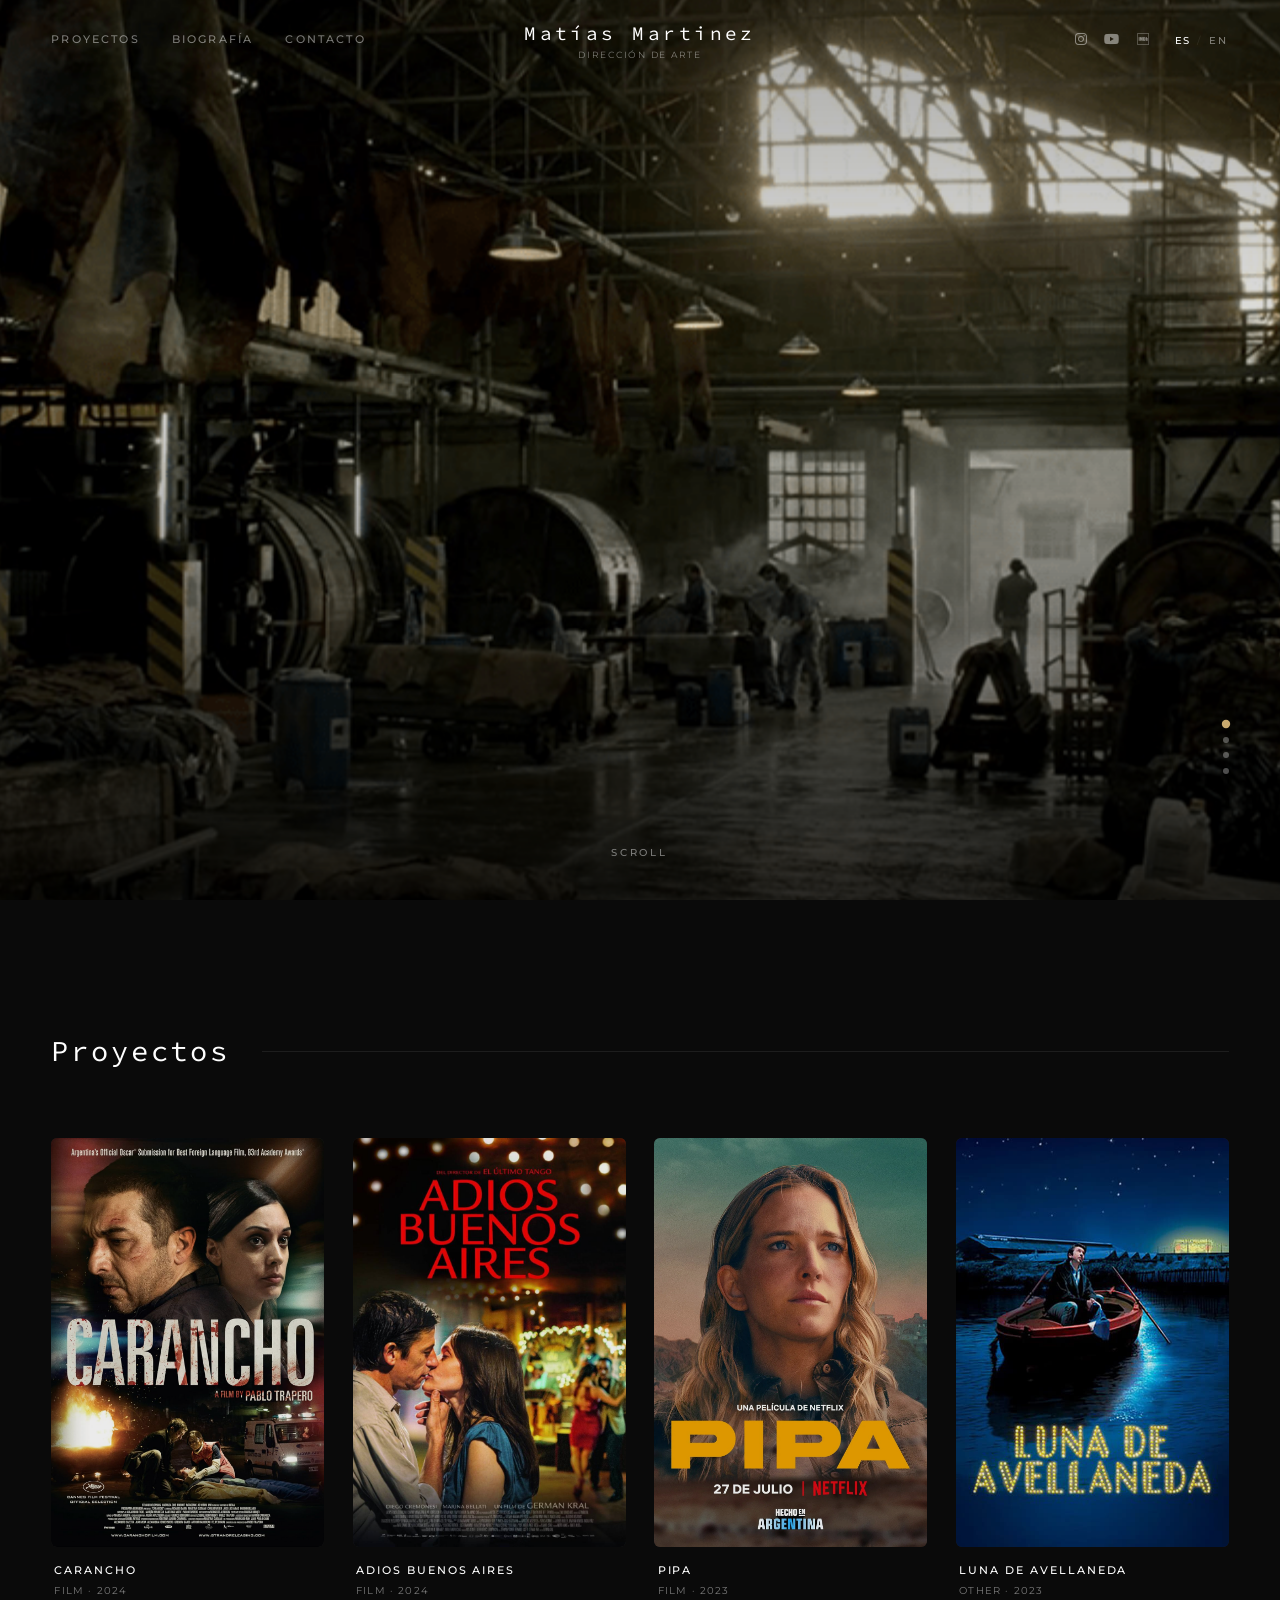
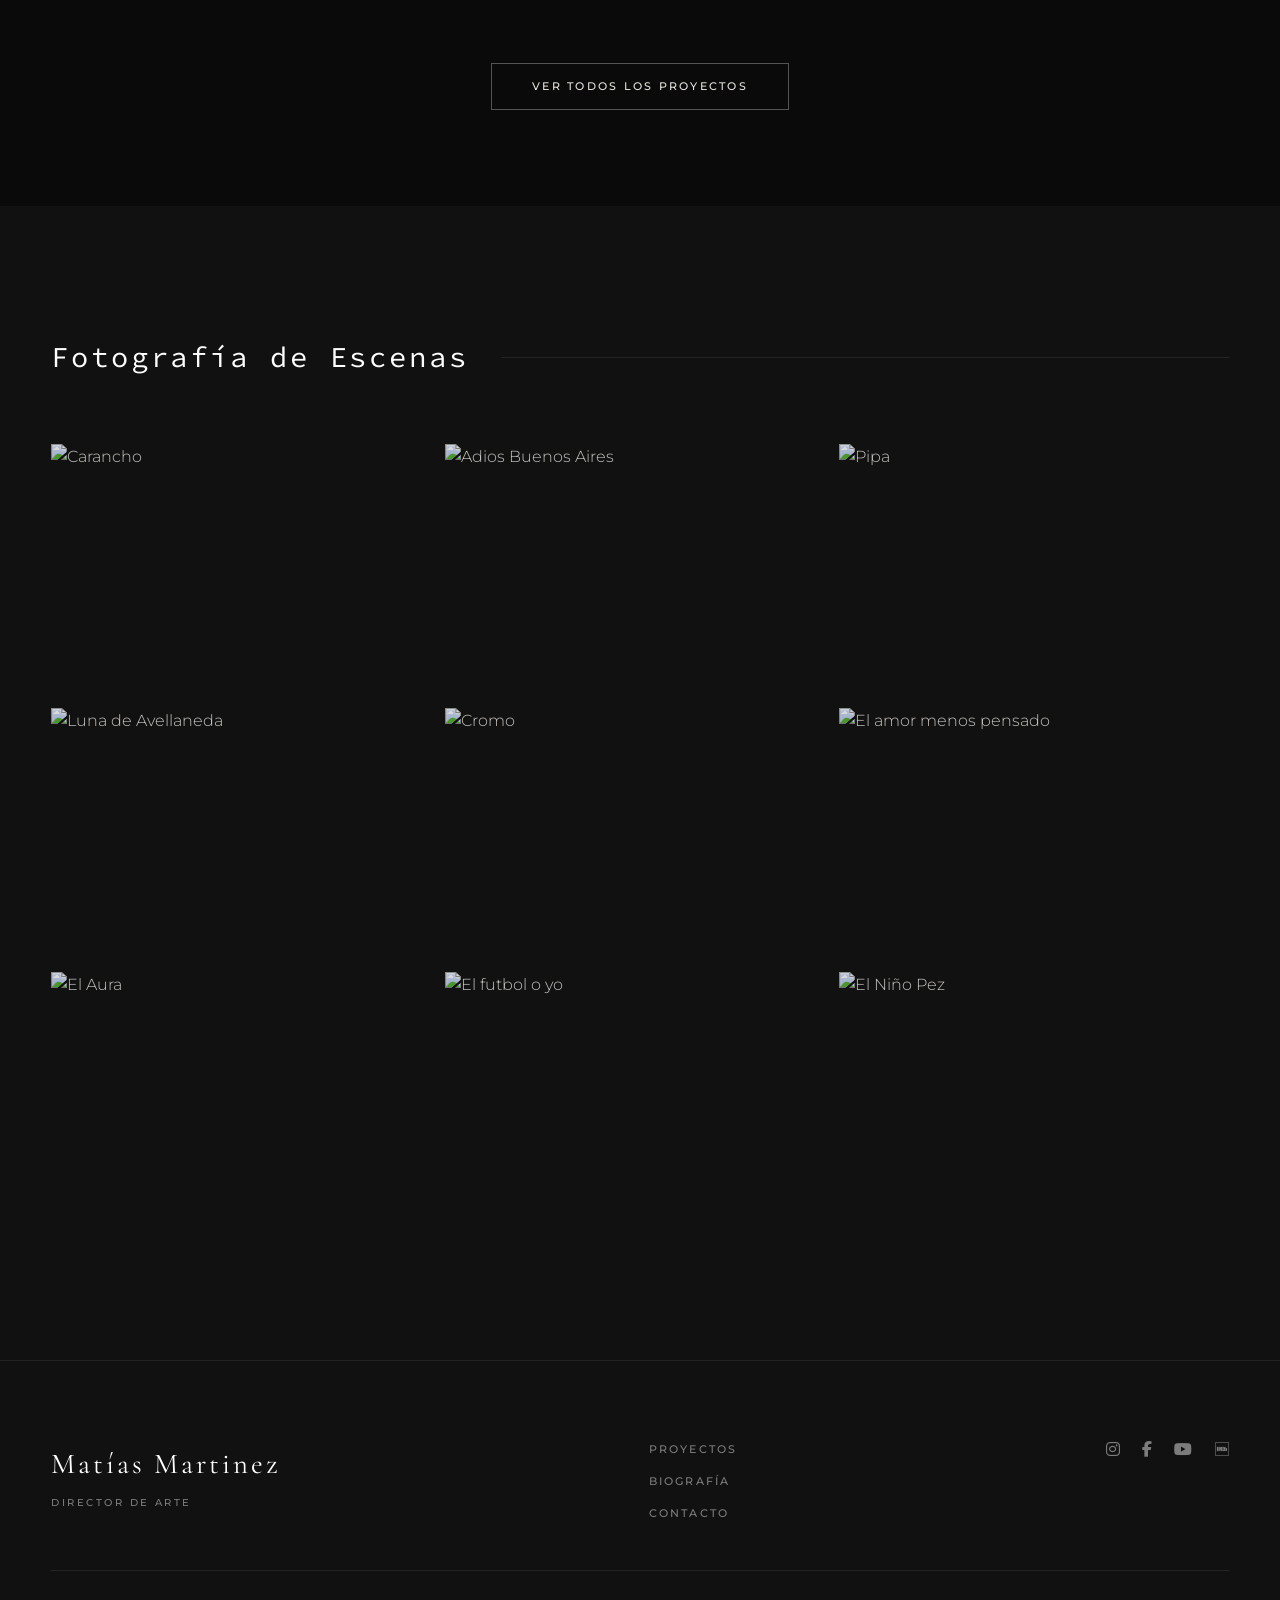
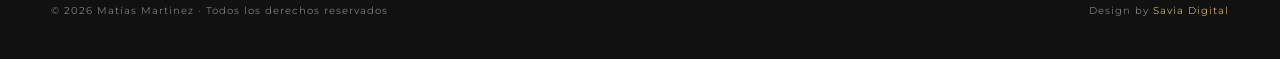
==== commit 6f31a4e5: "last changes" ====
--- a/index.html
+++ b/index.html
@@ -143,6 +143,7 @@
       <!-- Logo centro -->
       <div class="nav__logo">
         <a href="index.html" data-i18n="nav.name">Matías Martinez</a>
+        <p class="nav__subtitle" data-i18n="nav.subtitle">Dirección de Arte</p>
       </div>
 
       <!-- Redes + idioma derecha -->
@@ -155,14 +156,6 @@
             aria-label="Instagram"
           >
             <i class="fab fa-instagram"></i>
-          </a>
-          <a
-            href="https://www.facebook.com/USUARIO"
-            target="_blank"
-            rel="noopener"
-            aria-label="Facebook"
-          >
-            <i class="fab fa-facebook-f"></i>
           </a>
           <a
             href="https://www.youtube.com/@USUARIO"
@@ -207,12 +200,6 @@
             target="_blank"
             aria-label="Instagram"
             ><i class="fab fa-instagram"></i
-          ></a>
-          <a
-            href="https://www.facebook.com/USUARIO"
-            target="_blank"
-            aria-label="Facebook"
-            ><i class="fab fa-facebook-f"></i
           ></a>
           <a
             href="https://www.youtube.com/@USUARIO"
@@ -307,132 +294,19 @@
       </div>
     </section>
 
-    <!-- ========== MOSAICO DE ESCENAS ========== -->
-    <!-- ========== GALERÍA DE PROYECTOS ========== -->
-    <section class="mosaic" id="gallery">
-      <div class="section-header">
-        <h2 class="section-title" data-i18n="mosaic.title">
-          Fotografía de Escenas
-        </h2>
-        <div class="section-line"></div>
-      </div>
-
-      <div class="mosaic__grid">
-        <!-- Columna 1 -->
-        <div class="mosaic__col">
-          <a
-            href="moviesDetails.html?id=1"
-            class="mosaic__item mosaic__item--tall"
-          >
-            <img
-              src="https://images.unsplash.com/photo-1512149673953-1e251807ec7c?w=800&q=80"
-              alt="Escena película 1"
-              loading="lazy"
-            />
-            <div class="mosaic__caption">Título de Película</div>
-          </a>
-
-          <a href="moviesDetails.html?id=2" class="mosaic__item">
-            <img
-              src="https://images.unsplash.com/photo-1524712245354-2c4e5e7121c0?w=800&q=80"
-              alt="Escena película 2"
-              loading="lazy"
-            />
-            <div class="mosaic__caption">Título de Película</div>
-          </a>
-        </div>
-
-        <!-- Columna 2 -->
-        <div class="mosaic__col">
-          <a href="moviesDetails.html?id=3" class="mosaic__item">
-            <img
-              src="https://images.unsplash.com/photo-1516912481808-3406841bd33c?w=800&q=80"
-              alt="Escena película 3"
-              loading="lazy"
-            />
-            <div class="mosaic__caption">Título de Película</div>
-          </a>
-
-          <a href="moviesDetails.html?id=4" class="mosaic__item">
-            <img
-              src="https://images.unsplash.com/photo-1533488765986-dfa2a9939acd?w=800&q=80"
-              alt="Escena película 4"
-              loading="lazy"
-            />
-            <div class="mosaic__caption">Título de Película</div>
-          </a>
-
-          <a
-            href="moviesDetails.html?id=5"
-            class="mosaic__item mosaic__item--tall"
-          >
-            <img
-              src="https://images.unsplash.com/photo-1500210600724-bf2c61ec56dc?w=800&q=80"
-              alt="Escena película 5"
-              loading="lazy"
-            />
-            <div class="mosaic__caption">Título de Película</div>
-          </a>
-        </div>
-
-        <!-- Columna 3 -->
-        <div class="mosaic__col">
-          <a
-            href="moviesDetails.html?id=6"
-            class="mosaic__item mosaic__item--tall"
-          >
-            <img
-              src="https://images.unsplash.com/photo-1478720568477-152d9b164e26?w=800&q=80"
-              alt="Escena película 6"
-              loading="lazy"
-            />
-            <div class="mosaic__caption">Título de Película</div>
-          </a>
-
-          <a href="moviesDetails.html?id=7" class="mosaic__item">
-            <img
-              src="https://images.unsplash.com/photo-1536440136628-849c177e76a1?w=800&q=80"
-              alt="Escena película 7"
-              loading="lazy"
-            />
-            <div class="mosaic__caption">Título de Película</div>
-          </a>
-        </div>
-
-        <!-- Columna 4 -->
-        <div class="mosaic__col">
-          <a href="moviesDetails.html?id=8" class="mosaic__item">
-            <img
-              src="https://images.unsplash.com/photo-1485846234645-a62644f84728?w=800&q=80"
-              alt="Escena película 8"
-              loading="lazy"
-            />
-            <div class="mosaic__caption">Título de Película</div>
-          </a>
-
-          <a
-            href="moviesDetails.html?id=9"
-            class="mosaic__item mosaic__item--tall"
-          >
-            <img
-              src="https://images.unsplash.com/photo-1440404653325-ab127d49abc1?w=800&q=80"
-              alt="Escena película 9"
-              loading="lazy"
-            />
-            <div class="mosaic__caption">Título de Película</div>
-          </a>
-
-          <a href="moviesDetails.html?id=10" class="mosaic__item">
-            <img
-              src="https://images.unsplash.com/photo-1560109947-543149eceb16?w=800&q=80"
-              alt="Escena película 10"
-              loading="lazy"
-            />
-            <div class="mosaic__caption">Título de Película</div>
-          </a>
-        </div>
-      </div>
-    </section>
+    <!-- ========== GALERÍA DE ESCENAS ========== -->
+<section class="mosaic" id="gallery">
+
+  <div class="section-header">
+    <h2 class="section-title" data-i18n="mosaic.title">Fotografía de Escenas</h2>
+    <div class="section-line"></div>
+  </div>
+
+  <div class="mosaic__grid" id="homeMosaicGrid">
+    <!-- Se rellena dinámicamente desde movies.json -->
+  </div>
+
+</section>
     <!-- ========== FOOTER ========== -->
     <footer class="footer">
       <div class="footer__main">
--- a/css/styles.css
+++ b/css/styles.css
@@ -93,7 +93,7 @@
 
 .section-title {
   font-family: var(--font-title);
-  font-size: clamp(2rem, 4vw, 3rem);
+  font-size: clamp(1.2rem, 2.5vw, 1.8rem);
   font-weight: 400;
   letter-spacing: 0.1em;
   color: var(--color-white);
@@ -158,7 +158,7 @@
 
 /* Logo / Nombre */
 .nav__logo a {
-  font-family: var(--font-display);
+  font-family: var(--font-title);
   font-size: 1.4rem;
   font-weight: 400;
   letter-spacing: 0.12em;
@@ -168,6 +168,15 @@
 
 .nav__logo a:hover {
   color: var(--color-accent);
+}
+
+.nav__subtitle {
+  font-size: 0.55rem;
+  font-weight: 400;
+  letter-spacing: 0.2em;
+  text-transform: uppercase;
+  color: var(--color-muted);
+  text-align: center;
 }
 
 /* Links principales */
@@ -376,7 +385,7 @@
 }
 
 .nav--centered .nav__logo a {
-  font-family: var(--font-display);
+  font-family: var(--font-title);
   font-size: 1.2rem;
   font-weight: 400;
   letter-spacing: 0.18em;
@@ -706,130 +715,34 @@
 }
 
 .mosaic__grid {
-  display: flex;
+  display: grid;
+  grid-template-columns: repeat(3, 1fr);
+  grid-auto-rows: 260px;
   gap: 4px;
   padding: 0 4vw;
-  align-items: flex-start;
-}
-
-/* Cada columna crece igual */
-.mosaic__col {
-  display: flex;
-  flex-direction: column;
-  gap: 4px;
-  flex: 1;
-}
-
-/* Item base */
-.mosaic__item {
+}
+
+.movie-gallery__item {
   position: relative;
   overflow: hidden;
-  cursor: pointer;
-}
-
-.mosaic__item img {
+  height: 260px;
+}
+
+.movie-gallery__item img {
   width: 100%;
   height: 100%;
   object-fit: cover;
   display: block;
-  transition: transform 0.7s var(--ease), filter 0.7s var(--ease);
-  filter: brightness(0.82);
-}
-
-/* Altura base y tall */
-.mosaic__item {
-  height: 260px;
-}
-
-.mosaic__item--tall {
-  height: 380px;
-}
-
-/* Zoom hover */
-.mosaic__item:hover img {
-  transform: scale(1.06);
+  transition: transform 0.6s var(--ease), filter 0.6s var(--ease);
+  filter: brightness(0.85);
+}
+
+.movie-gallery__item:hover img {
+  transform: scale(1.05);
   filter: brightness(1);
 }
 
-/* El item ahora es un <a>, quitamos estilos de link */
-a.mosaic__item {
-  display: block;
-  text-decoration: none;
-  color: inherit;
-}
-
-/* Caption – nombre abajo a la izquierda */
-.mosaic__caption {
-  position: absolute;
-  bottom: 0;
-  left: 0;
-  background: rgba(0, 0, 0, 0.72);
-  color: var(--color-off-white);
-  font-family: var(--font-body);
-  font-size: 0.62rem;
-  font-weight: 500;
-  letter-spacing: 0.15em;
-  text-transform: uppercase;
-  padding: 0.45rem 0.75rem;
-  opacity: 0;
-  transform: translateY(6px);
-  transition: opacity 0.35s var(--ease), transform 0.35s var(--ease);
-  pointer-events: none;
-}
-
-.mosaic__item:hover .mosaic__caption {
-  opacity: 1;
-  transform: translateY(0);
-}
-
-
-/* ============================================================
-   RESPONSIVE – MOSAICO
-   ============================================================ */
-
-/* Tablet: 2 columnas */
-@media (max-width: 1024px) {
-  .mosaic__grid {
-    flex-wrap: wrap;
-  }
-
-  .mosaic__col {
-    flex: 1 1 calc(50% - 4px);
-  }
-
-  .mosaic__item {
-    height: 220px;
-  }
-
-  .mosaic__item--tall {
-    height: 320px;
-  }
-}
-
-/* Mobile: 2 columnas más chicas */
-@media (max-width: 768px) {
-  .mosaic__grid {
-    padding: 0 4vw;
-    gap: 3px;
-  }
-
-  .mosaic__col {
-    flex: 1 1 calc(50% - 3px);
-  }
-
-  .mosaic__item {
-    height: 160px;
-  }
-
-  .mosaic__item--tall {
-    height: 240px;
-  }
-
-  .mosaic__caption {
-    opacity: 1;
-    transform: translateY(0);
-  }
-}
+
 
 /* ============================================================
    7. ANIMACIONES DE ENTRADA (scroll reveal)
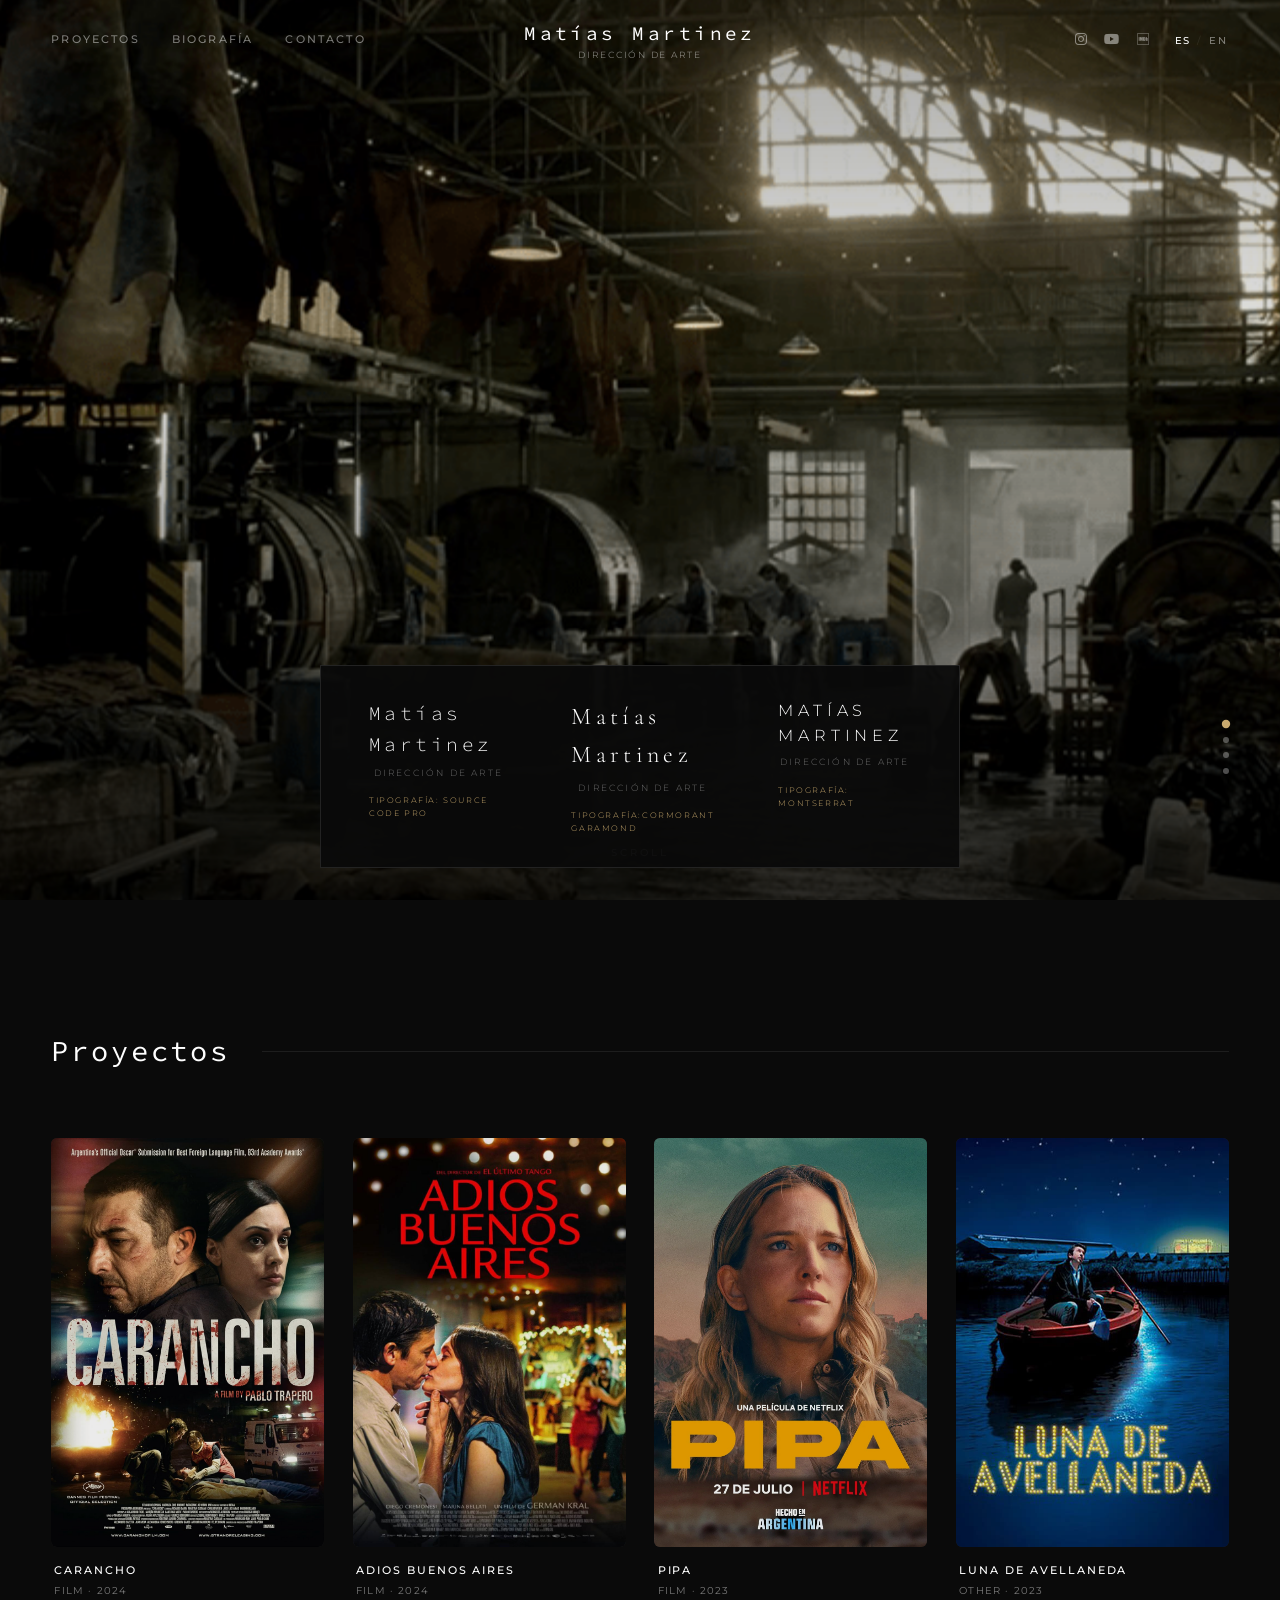
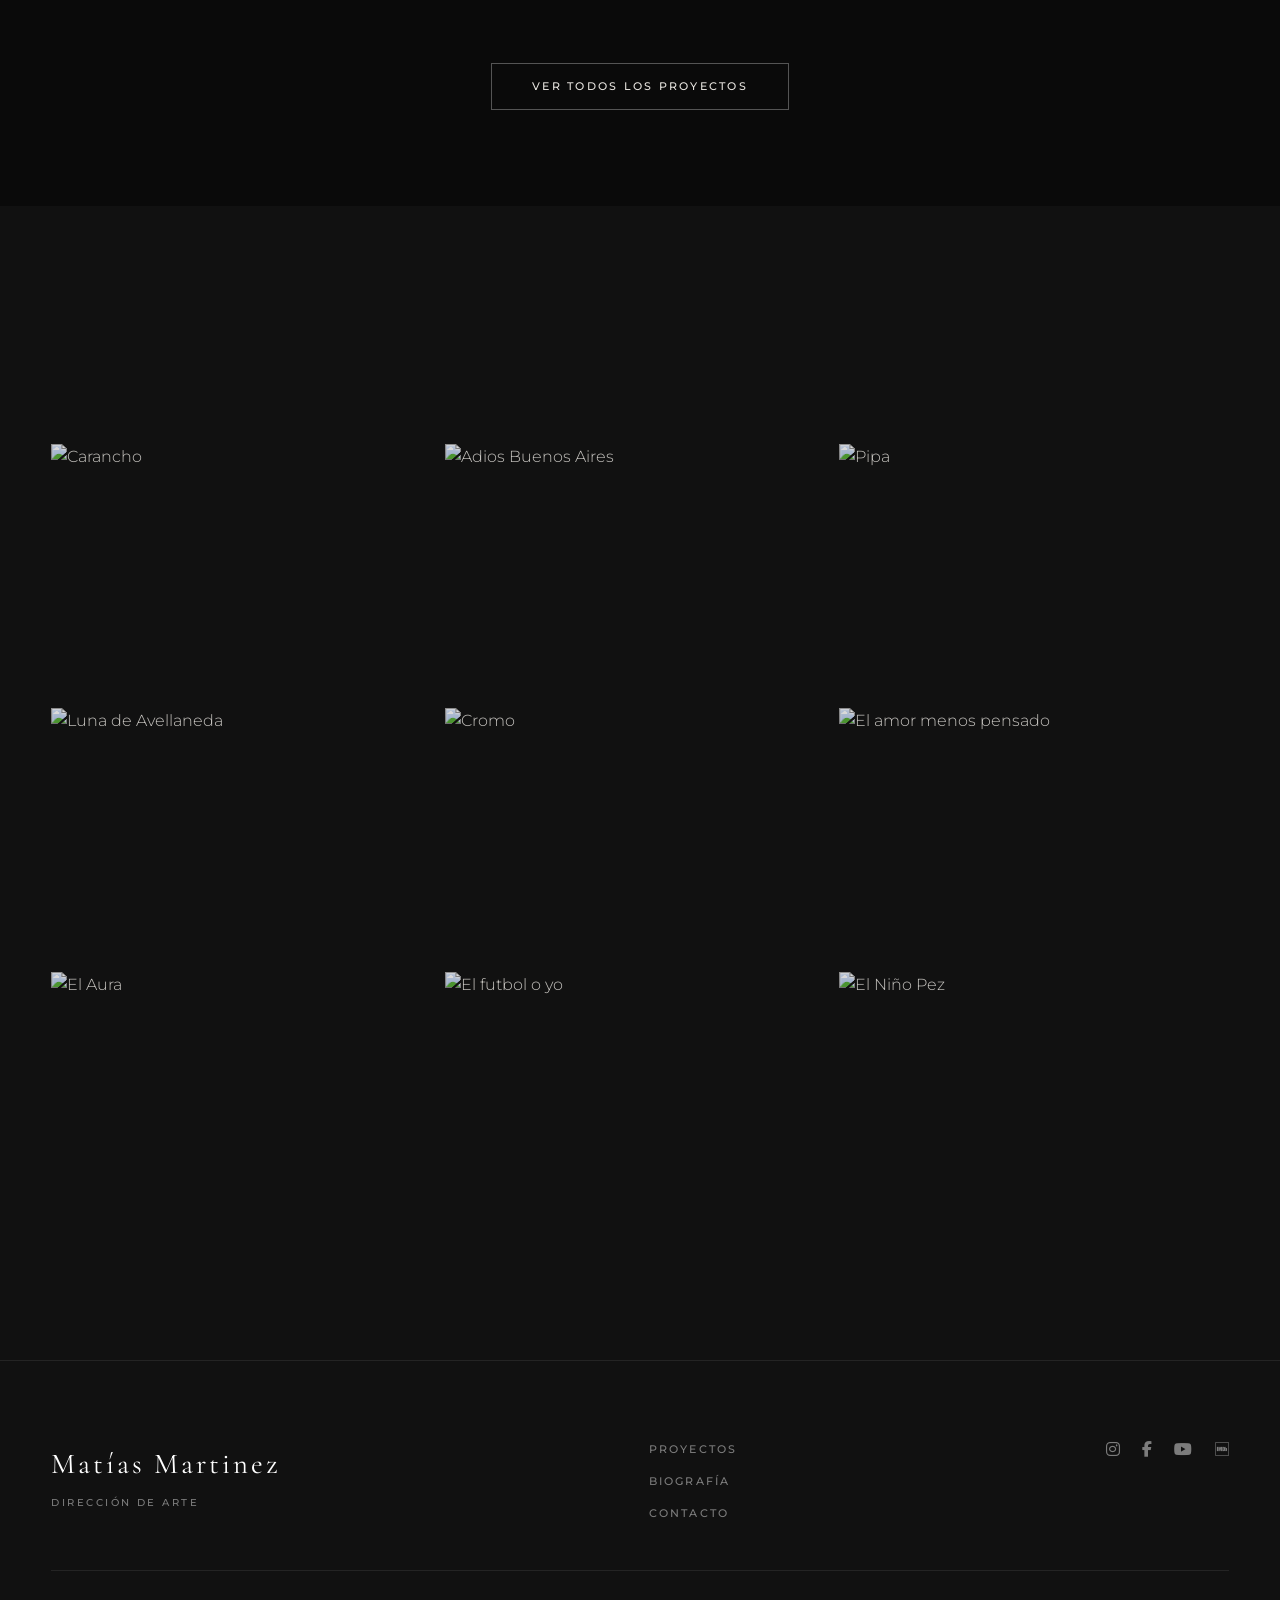
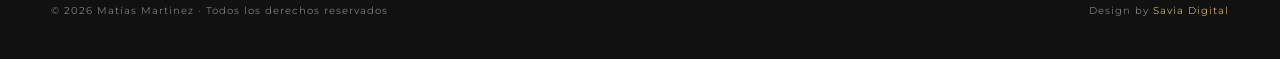
==== commit d686aaed: "testing fonts" ====
--- a/index.html
+++ b/index.html
@@ -150,7 +150,7 @@
       <div class="nav__right">
         <div class="nav__socials">
           <a
-            href="https://www.instagram.com/USUARIO"
+            href="https://www.instagram.com/matiasmartinez.art/"
             target="_blank"
             rel="noopener"
             aria-label="Instagram"
@@ -166,7 +166,7 @@
             <i class="fab fa-youtube"></i>
           </a>
           <a
-            href="https://www.imdb.com/name/USUARIO/"
+            href="https://www.imdb.com/es/name/nm1031163/?ref_=nv_sr_srsg_0"
             target="_blank"
             rel="noopener"
             aria-label="IMDB"
@@ -196,7 +196,7 @@
         <a href="contact.html" data-i18n="nav.contact">Contacto</a>
         <div class="nav__mobile-socials">
           <a
-            href="https://www.instagram.com/USUARIO"
+            href="https://www.instagram.com/matiasmartinez.art/"
             target="_blank"
             aria-label="Instagram"
             ><i class="fab fa-instagram"></i
@@ -208,7 +208,7 @@
             ><i class="fab fa-youtube"></i
           ></a>
           <a
-            href="https://www.imdb.com/name/USUARIO/"
+            href="https://www.imdb.com/es/name/nm1031163/?ref_=nv_sr_srsg_0"
             target="_blank"
             aria-label="IMDB"
             ><i class="fab fa-imdb"></i
@@ -216,6 +216,159 @@
         </div>
       </div>
     </header>
+
+    <!-- ========== COMPARACIÓN TIPOGRAFÍAS – BORRAR DESPUÉS ========== -->
+    <div
+      style="
+        position: fixed;
+        bottom: 2rem;
+        left: 50%;
+        transform: translateX(-50%);
+        background: rgba(10, 10, 10, 0.95);
+        border: 1px solid rgba(255, 255, 255, 0.1);
+        padding: 2rem 3rem;
+        z-index: 200;
+        display: flex;
+        gap: 4rem;
+        align-items: flex-start;
+      "
+    >
+      <!-- Opción 1 - Source Code Pro (actual) -->
+      <div
+        style="
+          display: flex;
+          flex-direction: column;
+          align-items: center;
+          gap: 0.4rem;
+        "
+      >
+        <p
+          style="
+            font-family: &quot;Source Code Pro&quot;, monospace;
+            font-size: 1.2rem;
+            letter-spacing: 0.18em;
+            color: white;
+          "
+        >
+          Matías Martinez
+        </p>
+        <p
+          style="
+            font-family: &quot;Montserrat&quot;, sans-serif;
+            font-size: 0.55rem;
+            letter-spacing: 0.25em;
+            text-transform: uppercase;
+            color: rgba(255, 255, 255, 0.4);
+          "
+        >
+          Dirección de Arte
+        </p>
+        <p
+          style="
+            font-family: &quot;Montserrat&quot;, sans-serif;
+            font-size: 0.5rem;
+            letter-spacing: 0.2em;
+            text-transform: uppercase;
+            color: #c8a96e;
+            margin-top: 0.5rem;
+          "
+        >
+          Tipografía: Source Code Pro
+        </p>
+      </div>
+
+      <!-- Opción 2 - Cormorant Garamond -->
+      <div
+        style="
+          display: flex;
+          flex-direction: column;
+          align-items: center;
+          gap: 0.4rem;
+        "
+      >
+        <p
+          style="
+            font-family: &quot;Cormorant Garamond&quot;, serif;
+            font-size: 1.5rem;
+            font-weight: 300;
+            letter-spacing: 0.18em;
+            color: white;
+          "
+        >
+          Matías Martinez
+        </p>
+        <p
+          style="
+            font-family: &quot;Montserrat&quot;, sans-serif;
+            font-size: 0.55rem;
+            letter-spacing: 0.25em;
+            text-transform: uppercase;
+            color: rgba(255, 255, 255, 0.4);
+          "
+        >
+          Dirección de Arte
+        </p>
+        <p
+          style="
+            font-family: &quot;Montserrat&quot;, sans-serif;
+            font-size: 0.5rem;
+            letter-spacing: 0.2em;
+            text-transform: uppercase;
+            color: #c8a96e;
+            margin-top: 0.5rem;
+          "
+        >
+          Tipografía:Cormorant Garamond
+        </p>
+      </div>
+
+      <!-- Opción 3 - Montserrat -->
+      <div
+        style="
+          display: flex;
+          flex-direction: column;
+          align-items: center;
+          gap: 0.4rem;
+        "
+      >
+        <p
+          style="
+            font-family: &quot;Montserrat&quot;, sans-serif;
+            font-size: 1rem;
+            font-weight: 300;
+            letter-spacing: 0.3em;
+            text-transform: uppercase;
+            color: white;
+          "
+        >
+          Matías Martinez
+        </p>
+        <p
+          style="
+            font-family: &quot;Montserrat&quot;, sans-serif;
+            font-size: 0.55rem;
+            letter-spacing: 0.25em;
+            text-transform: uppercase;
+            color: rgba(255, 255, 255, 0.4);
+          "
+        >
+          Dirección de Arte
+        </p>
+        <p
+          style="
+            font-family: &quot;Montserrat&quot;, sans-serif;
+            font-size: 0.5rem;
+            letter-spacing: 0.2em;
+            text-transform: uppercase;
+            color: #c8a96e;
+            margin-top: 0.5rem;
+          "
+        >
+          Tipografía: Montserrat
+        </p>
+      </div>
+    </div>
+    <!-- ========== FIN COMPARACIÓN – BORRAR DESPUÉS ========== -->
 
     <!-- ========== HERO – KEN BURNS ========== -->
     <section class="hero" id="hero">
@@ -283,9 +436,7 @@
         <div class="section-line"></div>
       </div>
 
-      <div class="projects__grid" id="homeProjectsGrid">
-        
-      </div>
+      <div class="projects__grid" id="homeProjectsGrid"></div>
 
       <div class="projects__footer">
         <a href="projects.html" class="btn-outline" data-i18n="projects.all"
@@ -295,18 +446,18 @@
     </section>
 
     <!-- ========== GALERÍA DE ESCENAS ========== -->
-<section class="mosaic" id="gallery">
-
-  <div class="section-header">
-    <h2 class="section-title" data-i18n="mosaic.title">Fotografía de Escenas</h2>
-    <div class="section-line"></div>
-  </div>
-
-  <div class="mosaic__grid" id="homeMosaicGrid">
-    <!-- Se rellena dinámicamente desde movies.json -->
-  </div>
-
-</section>
+    <section class="mosaic" id="gallery">
+      <div class="section-header">
+        <h2 class="section-title" data-i18n="mosaic.title">
+          Fotografía de Escenas
+        </h2>
+        <div class="section-line"></div>
+      </div>
+
+      <div class="mosaic__grid" id="homeMosaicGrid">
+        <!-- Se rellena dinámicamente desde movies.json -->
+      </div>
+    </section>
     <!-- ========== FOOTER ========== -->
     <footer class="footer">
       <div class="footer__main">
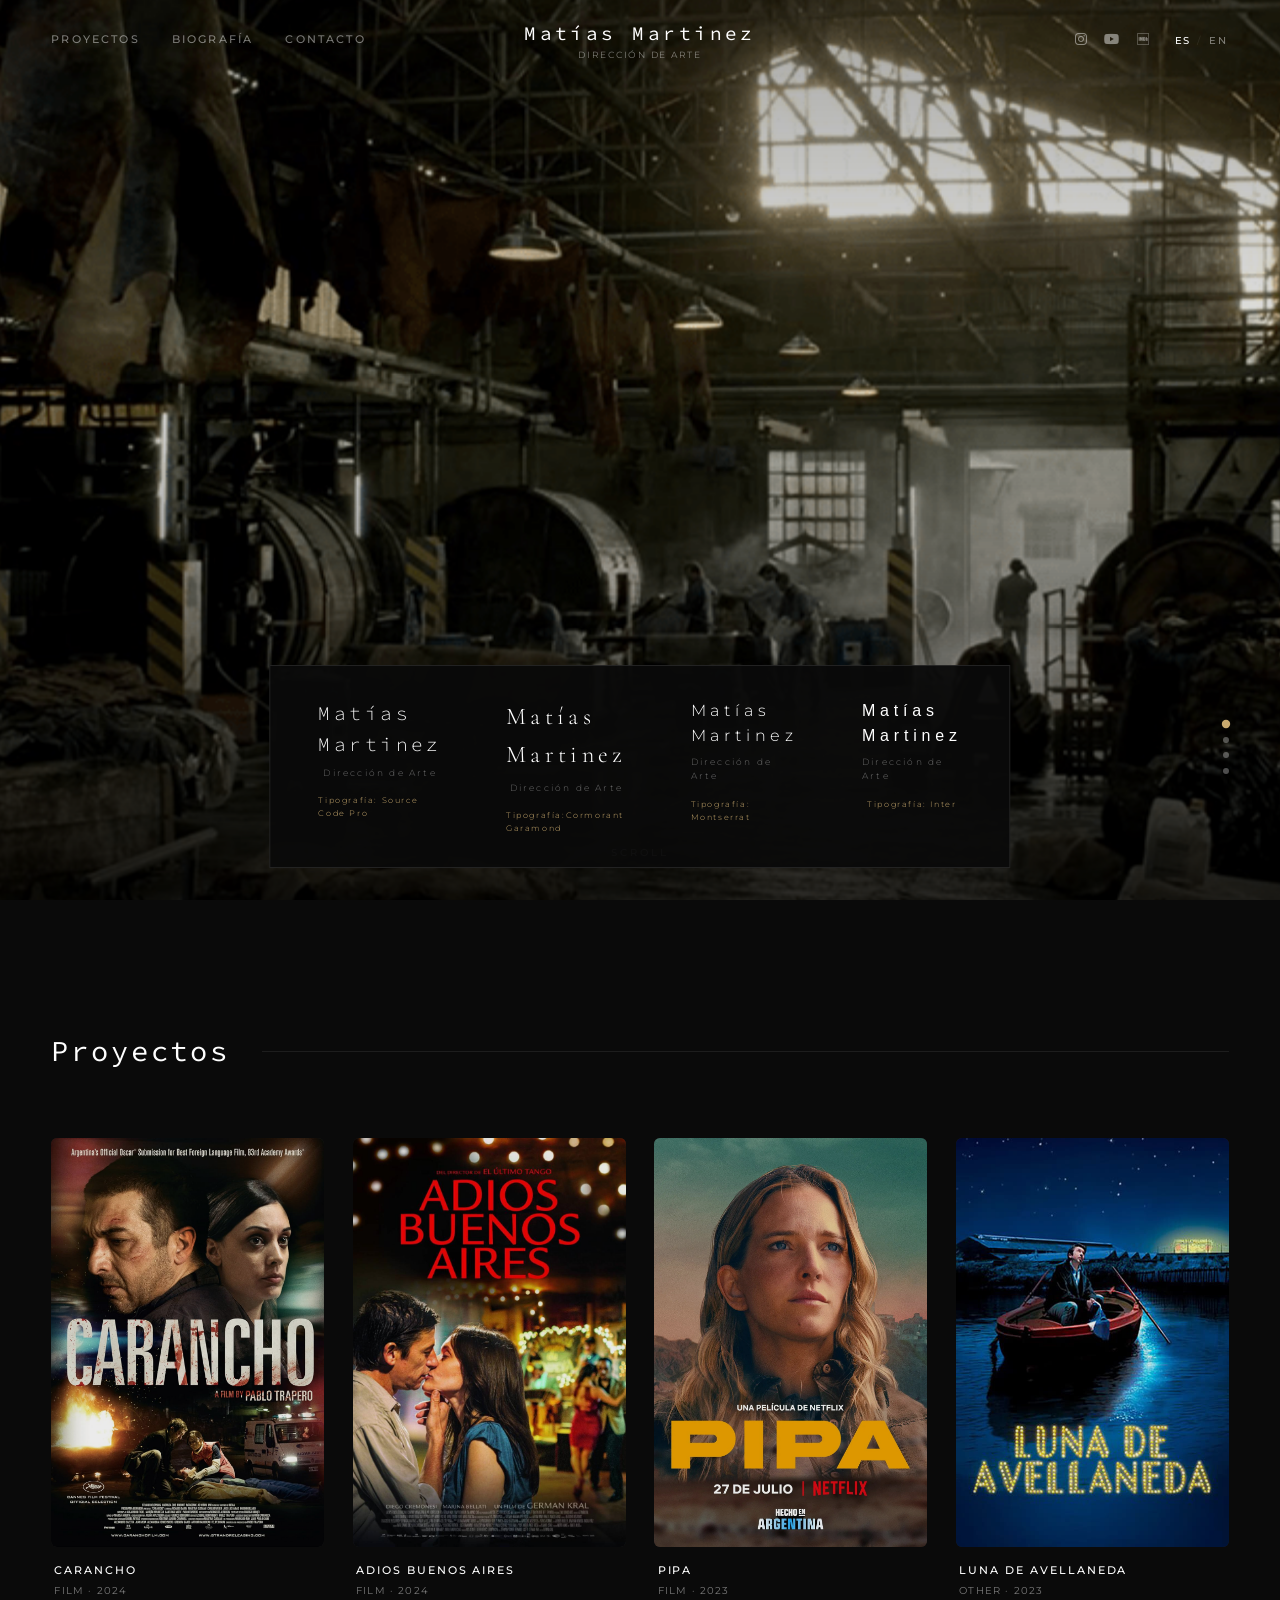
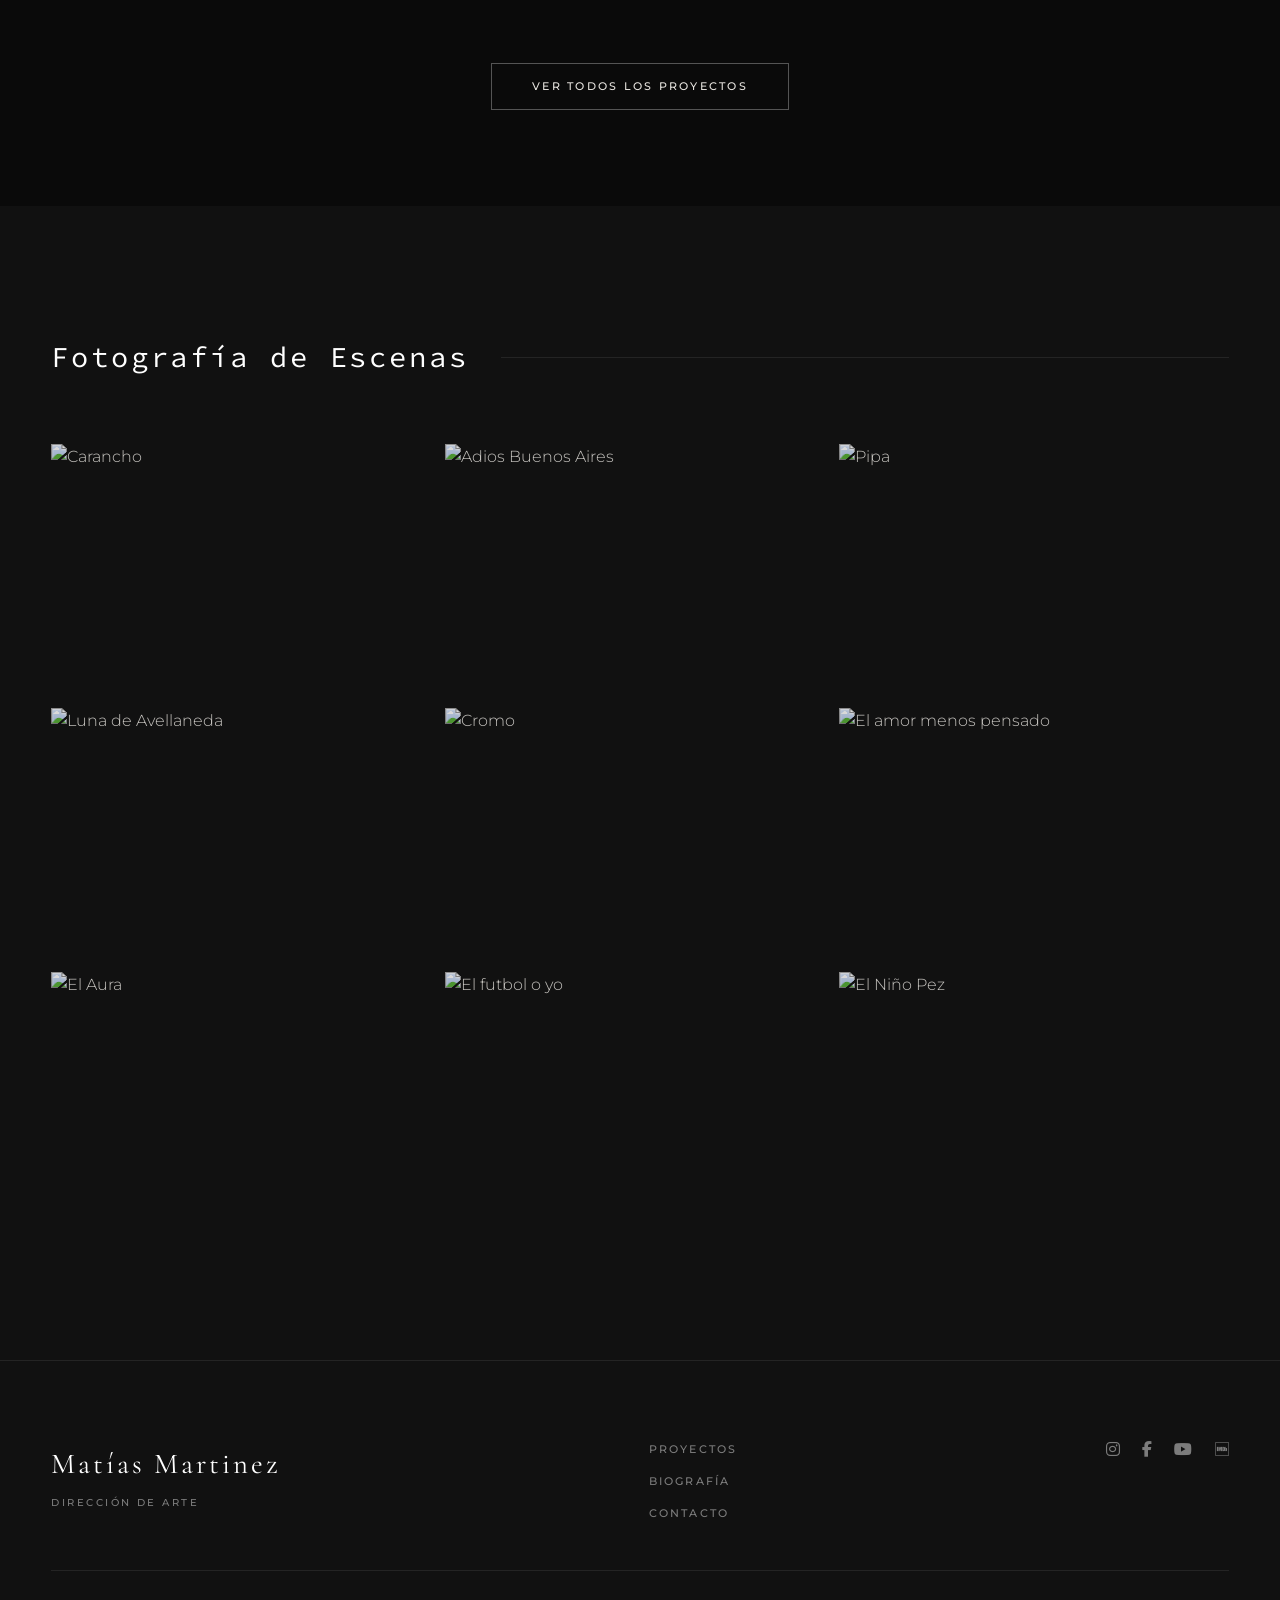
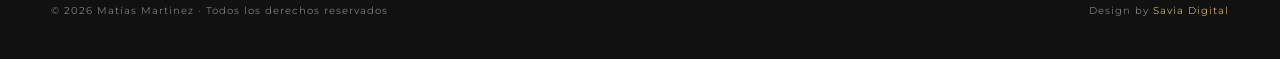
==== commit 1a088b55: "fonts" ====
--- a/index.html
+++ b/index.html
@@ -257,7 +257,6 @@
             font-family: &quot;Montserrat&quot;, sans-serif;
             font-size: 0.55rem;
             letter-spacing: 0.25em;
-            text-transform: uppercase;
             color: rgba(255, 255, 255, 0.4);
           "
         >
@@ -268,7 +267,6 @@
             font-family: &quot;Montserrat&quot;, sans-serif;
             font-size: 0.5rem;
             letter-spacing: 0.2em;
-            text-transform: uppercase;
             color: #c8a96e;
             margin-top: 0.5rem;
           "
@@ -302,7 +300,6 @@
             font-family: &quot;Montserrat&quot;, sans-serif;
             font-size: 0.55rem;
             letter-spacing: 0.25em;
-            text-transform: uppercase;
             color: rgba(255, 255, 255, 0.4);
           "
         >
@@ -313,7 +310,6 @@
             font-family: &quot;Montserrat&quot;, sans-serif;
             font-size: 0.5rem;
             letter-spacing: 0.2em;
-            text-transform: uppercase;
             color: #c8a96e;
             margin-top: 0.5rem;
           "
@@ -337,7 +333,6 @@
             font-size: 1rem;
             font-weight: 300;
             letter-spacing: 0.3em;
-            text-transform: uppercase;
             color: white;
           "
         >
@@ -348,7 +343,6 @@
             font-family: &quot;Montserrat&quot;, sans-serif;
             font-size: 0.55rem;
             letter-spacing: 0.25em;
-            text-transform: uppercase;
             color: rgba(255, 255, 255, 0.4);
           "
         >
@@ -359,12 +353,53 @@
             font-family: &quot;Montserrat&quot;, sans-serif;
             font-size: 0.5rem;
             letter-spacing: 0.2em;
-            text-transform: uppercase;
             color: #c8a96e;
             margin-top: 0.5rem;
           "
         >
           Tipografía: Montserrat
+        </p>
+      </div>
+      <!-- Opción 4 - Inter -->
+      <div
+        style="
+          display: flex;
+          flex-direction: column;
+          align-items: center;
+          gap: 0.4rem;
+        "
+      >
+        <p
+          style="
+            font-family: &quot;Inter&quot;, sans-serif;
+            font-size: 1rem;
+            font-weight: 300;
+            letter-spacing: 0.3em;
+            color: white;
+          "
+        >
+          Matías Martinez
+        </p>
+        <p
+          style="
+            font-family: &quot;Montserrat&quot;, sans-serif;
+            font-size: 0.55rem;
+            letter-spacing: 0.25em;
+            color: rgba(255, 255, 255, 0.4);
+          "
+        >
+          Dirección de Arte
+        </p>
+        <p
+          style="
+            font-family: &quot;Montserrat&quot;, sans-serif;
+            font-size: 0.5rem;
+            letter-spacing: 0.2em;
+            color: #c8a96e;
+            margin-top: 0.5rem;
+          "
+        >
+          Tipografía: Inter
         </p>
       </div>
     </div>
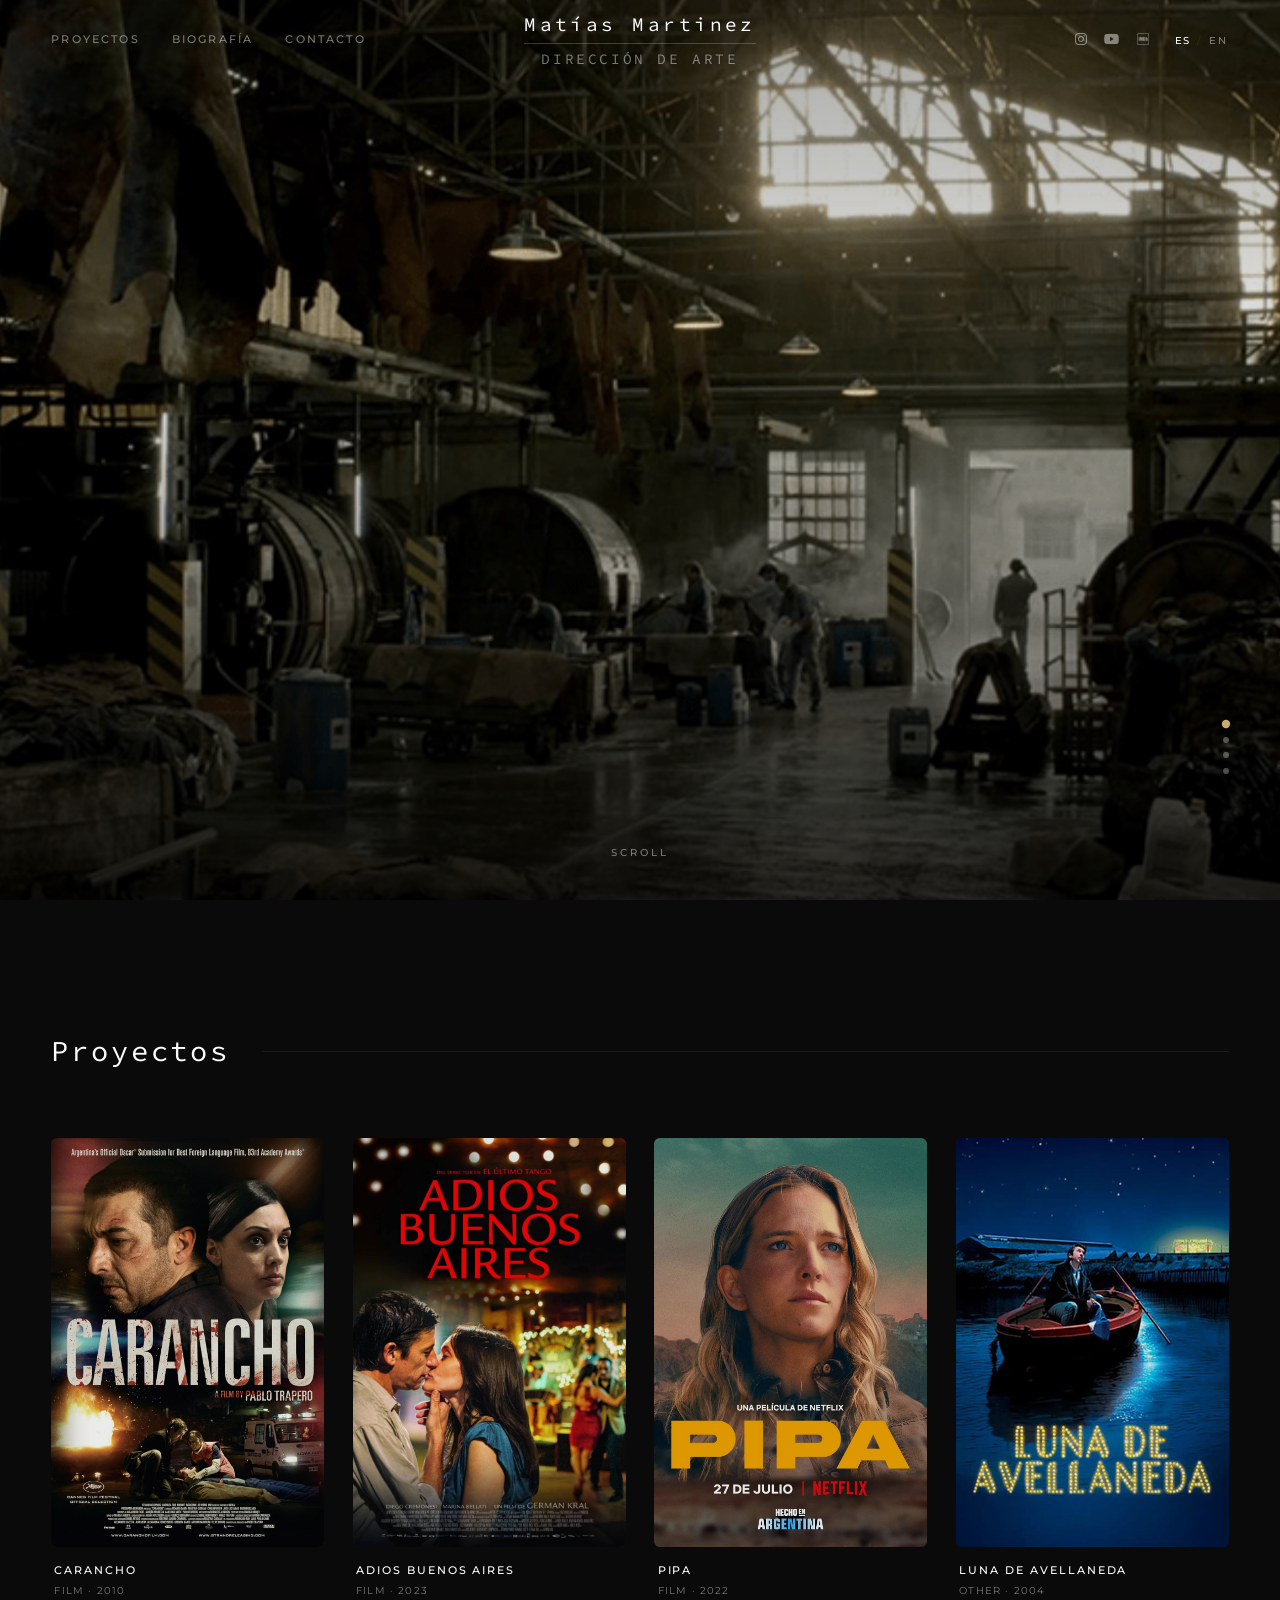
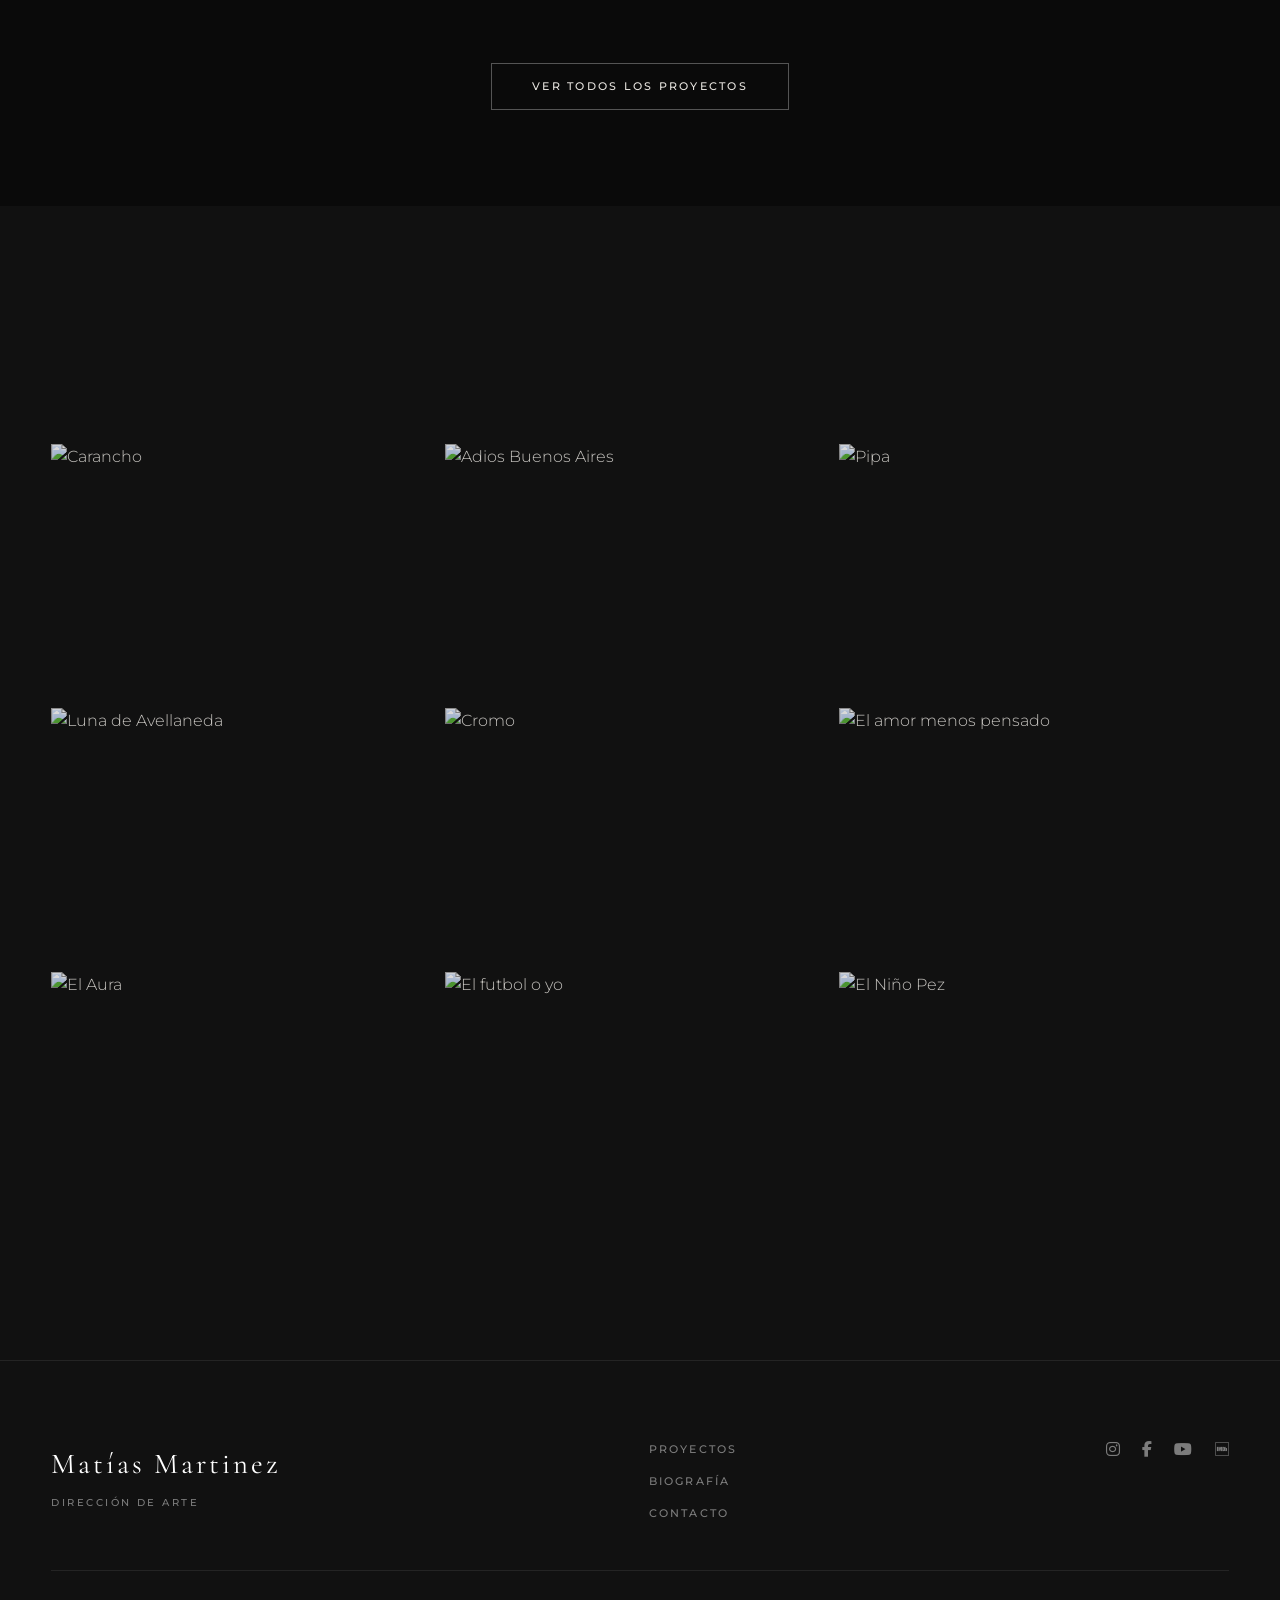
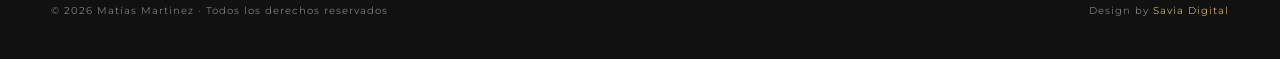
==== commit 7a3ecc20: "navsubtitle" ====
--- a/index.html
+++ b/index.html
@@ -218,191 +218,193 @@
     </header>
 
     <!-- ========== COMPARACIÓN TIPOGRAFÍAS – BORRAR DESPUÉS ========== -->
-    <div
-      style="
-        position: fixed;
-        bottom: 2rem;
-        left: 50%;
-        transform: translateX(-50%);
-        background: rgba(10, 10, 10, 0.95);
-        border: 1px solid rgba(255, 255, 255, 0.1);
-        padding: 2rem 3rem;
-        z-index: 200;
-        display: flex;
-        gap: 4rem;
-        align-items: flex-start;
-      "
-    >
-      <!-- Opción 1 - Source Code Pro (actual) -->
+    <template>
       <div
         style="
+          position: fixed;
+          bottom: 2rem;
+          left: 50%;
+          transform: translateX(-50%);
+          background: rgba(10, 10, 10, 0.95);
+          border: 1px solid rgba(255, 255, 255, 0.1);
+          padding: 2rem 3rem;
+          z-index: 200;
           display: flex;
-          flex-direction: column;
-          align-items: center;
-          gap: 0.4rem;
+          gap: 4rem;
+          align-items: flex-start;
         "
       >
-        <p
+        <!-- Opción 1 - Source Code Pro (actual) -->
+        <div
           style="
-            font-family: &quot;Source Code Pro&quot;, monospace;
-            font-size: 1.2rem;
-            letter-spacing: 0.18em;
-            color: white;
+            display: flex;
+            flex-direction: column;
+            align-items: center;
+            gap: 0.4rem;
           "
         >
-          Matías Martinez
-        </p>
-        <p
+          <p
+            style="
+              font-family: &quot;Source Code Pro&quot;, monospace;
+              font-size: 1.2rem;
+              letter-spacing: 0.18em;
+              color: white;
+            "
+          >
+            Matías Martinez
+          </p>
+          <p
+            style="
+              font-family: &quot;Montserrat&quot;, sans-serif;
+              font-size: 0.55rem;
+              letter-spacing: 0.25em;
+              color: rgba(255, 255, 255, 0.4);
+            "
+          >
+            Dirección de Arte
+          </p>
+          <p
+            style="
+              font-family: &quot;Montserrat&quot;, sans-serif;
+              font-size: 0.5rem;
+              letter-spacing: 0.2em;
+              color: #c8a96e;
+              margin-top: 0.5rem;
+            "
+          >
+            Tipografía: Source Code Pro
+          </p>
+        </div>
+
+        <!-- Opción 2 - Cormorant Garamond -->
+        <div
           style="
-            font-family: &quot;Montserrat&quot;, sans-serif;
-            font-size: 0.55rem;
-            letter-spacing: 0.25em;
-            color: rgba(255, 255, 255, 0.4);
+            display: flex;
+            flex-direction: column;
+            align-items: center;
+            gap: 0.4rem;
           "
         >
-          Dirección de Arte
-        </p>
-        <p
+          <p
+            style="
+              font-family: &quot;Cormorant Garamond&quot;, serif;
+              font-size: 1.5rem;
+              font-weight: 300;
+              letter-spacing: 0.18em;
+              color: white;
+            "
+          >
+            Matías Martinez
+          </p>
+          <p
+            style="
+              font-family: &quot;Montserrat&quot;, sans-serif;
+              font-size: 0.55rem;
+              letter-spacing: 0.25em;
+              color: rgba(255, 255, 255, 0.4);
+            "
+          >
+            Dirección de Arte
+          </p>
+          <p
+            style="
+              font-family: &quot;Montserrat&quot;, sans-serif;
+              font-size: 0.5rem;
+              letter-spacing: 0.2em;
+              color: #c8a96e;
+              margin-top: 0.5rem;
+            "
+          >
+            Tipografía:Cormorant Garamond
+          </p>
+        </div>
+
+        <!-- Opción 3 - Montserrat -->
+        <div
           style="
-            font-family: &quot;Montserrat&quot;, sans-serif;
-            font-size: 0.5rem;
-            letter-spacing: 0.2em;
-            color: #c8a96e;
-            margin-top: 0.5rem;
+            display: flex;
+            flex-direction: column;
+            align-items: center;
+            gap: 0.4rem;
           "
         >
-          Tipografía: Source Code Pro
-        </p>
-      </div>
-
-      <!-- Opción 2 - Cormorant Garamond -->
-      <div
-        style="
-          display: flex;
-          flex-direction: column;
-          align-items: center;
-          gap: 0.4rem;
-        "
-      >
-        <p
+          <p
+            style="
+              font-family: &quot;Montserrat&quot;, sans-serif;
+              font-size: 1rem;
+              font-weight: 300;
+              letter-spacing: 0.3em;
+              color: white;
+            "
+          >
+            Matías Martinez
+          </p>
+          <p
+            style="
+              font-family: &quot;Montserrat&quot;, sans-serif;
+              font-size: 0.55rem;
+              letter-spacing: 0.25em;
+              color: rgba(255, 255, 255, 0.4);
+            "
+          >
+            Dirección de Arte
+          </p>
+          <p
+            style="
+              font-family: &quot;Montserrat&quot;, sans-serif;
+              font-size: 0.5rem;
+              letter-spacing: 0.2em;
+              color: #c8a96e;
+              margin-top: 0.5rem;
+            "
+          >
+            Tipografía: Montserrat
+          </p>
+        </div>
+        <!-- Opción 4 - Inter -->
+        <div
           style="
-            font-family: &quot;Cormorant Garamond&quot;, serif;
-            font-size: 1.5rem;
-            font-weight: 300;
-            letter-spacing: 0.18em;
-            color: white;
+            display: flex;
+            flex-direction: column;
+            align-items: center;
+            gap: 0.4rem;
           "
         >
-          Matías Martinez
-        </p>
-        <p
-          style="
-            font-family: &quot;Montserrat&quot;, sans-serif;
-            font-size: 0.55rem;
-            letter-spacing: 0.25em;
-            color: rgba(255, 255, 255, 0.4);
-          "
-        >
-          Dirección de Arte
-        </p>
-        <p
-          style="
-            font-family: &quot;Montserrat&quot;, sans-serif;
-            font-size: 0.5rem;
-            letter-spacing: 0.2em;
-            color: #c8a96e;
-            margin-top: 0.5rem;
-          "
-        >
-          Tipografía:Cormorant Garamond
-        </p>
-      </div>
-
-      <!-- Opción 3 - Montserrat -->
-      <div
-        style="
-          display: flex;
-          flex-direction: column;
-          align-items: center;
-          gap: 0.4rem;
-        "
-      >
-        <p
-          style="
-            font-family: &quot;Montserrat&quot;, sans-serif;
-            font-size: 1rem;
-            font-weight: 300;
-            letter-spacing: 0.3em;
-            color: white;
-          "
-        >
-          Matías Martinez
-        </p>
-        <p
-          style="
-            font-family: &quot;Montserrat&quot;, sans-serif;
-            font-size: 0.55rem;
-            letter-spacing: 0.25em;
-            color: rgba(255, 255, 255, 0.4);
-          "
-        >
-          Dirección de Arte
-        </p>
-        <p
-          style="
-            font-family: &quot;Montserrat&quot;, sans-serif;
-            font-size: 0.5rem;
-            letter-spacing: 0.2em;
-            color: #c8a96e;
-            margin-top: 0.5rem;
-          "
-        >
-          Tipografía: Montserrat
-        </p>
-      </div>
-      <!-- Opción 4 - Inter -->
-      <div
-        style="
-          display: flex;
-          flex-direction: column;
-          align-items: center;
-          gap: 0.4rem;
-        "
-      >
-        <p
-          style="
-            font-family: &quot;Inter&quot;, sans-serif;
-            font-size: 1rem;
-            font-weight: 300;
-            letter-spacing: 0.3em;
-            color: white;
-          "
-        >
-          Matías Martinez
-        </p>
-        <p
-          style="
-            font-family: &quot;Montserrat&quot;, sans-serif;
-            font-size: 0.55rem;
-            letter-spacing: 0.25em;
-            color: rgba(255, 255, 255, 0.4);
-          "
-        >
-          Dirección de Arte
-        </p>
-        <p
-          style="
-            font-family: &quot;Montserrat&quot;, sans-serif;
-            font-size: 0.5rem;
-            letter-spacing: 0.2em;
-            color: #c8a96e;
-            margin-top: 0.5rem;
-          "
-        >
-          Tipografía: Inter
-        </p>
-      </div>
-    </div>
+          <p
+            style="
+              font-family: &quot;Inter&quot;, sans-serif;
+              font-size: 1rem;
+              font-weight: 300;
+              letter-spacing: 0.3em;
+              color: white;
+            "
+          >
+            Matías Martinez
+          </p>
+          <p
+            style="
+              font-family: &quot;Montserrat&quot;, sans-serif;
+              font-size: 0.55rem;
+              letter-spacing: 0.25em;
+              color: rgba(255, 255, 255, 0.4);
+            "
+          >
+            Dirección de Arte
+          </p>
+          <p
+            style="
+              font-family: &quot;Montserrat&quot;, sans-serif;
+              font-size: 0.5rem;
+              letter-spacing: 0.2em;
+              color: #c8a96e;
+              margin-top: 0.5rem;
+            "
+          >
+            Tipografía: Inter
+          </p>
+        </div>
+      </div>
+    </template>
     <!-- ========== FIN COMPARACIÓN – BORRAR DESPUÉS ========== -->
 
     <!-- ========== HERO – KEN BURNS ========== -->
--- a/css/styles.css
+++ b/css/styles.css
@@ -23,7 +23,7 @@
   /* Tipografía */
   --font-display: "Cormorant Garamond", Georgia, serif;
   --font-body: "Montserrat", sans-serif;
-  --font-title: 'Source Code Pro', monospace;
+  --font-title: "Source Code Pro", monospace;
 
   /* Tamaños */
   --nav-height: 80px;
@@ -171,12 +171,16 @@
 }
 
 .nav__subtitle {
-  font-size: 0.55rem;
+  font-family: var(--font-title);
+  font-size: 0.9rem;
   font-weight: 400;
-  letter-spacing: 0.2em;
+  letter-spacing: 0.18em;
   text-transform: uppercase;
   color: var(--color-muted);
   text-align: center;
+  border-top: 1px solid rgba(255, 255, 255, 0.2);
+  padding-top: 0.3rem;
+  margin-top: 0.2rem;
 }
 
 /* Links principales */
@@ -522,7 +526,6 @@
   z-index: 2;
 }
 
-
 /* Dots de navegación */
 .hero__dots {
   position: absolute;
@@ -580,7 +583,8 @@
 }
 
 @keyframes scrollFloat {
-  0%, 100% {
+  0%,
+  100% {
     transform: translateY(0);
     opacity: 0.45;
   }
@@ -632,7 +636,9 @@
   width: 100%;
   height: 100%;
   object-fit: cover;
-  transition: transform 0.7s var(--ease), filter 0.7s var(--ease);
+  transition:
+    transform 0.7s var(--ease),
+    filter 0.7s var(--ease);
   filter: brightness(0.92);
 }
 
@@ -674,7 +680,6 @@
   text-align: center;
 }
 
-
 /* Responsive proyectos */
 @media (max-width: 1024px) {
   .projects__grid {
@@ -733,7 +738,9 @@
   height: 100%;
   object-fit: cover;
   display: block;
-  transition: transform 0.6s var(--ease), filter 0.6s var(--ease);
+  transition:
+    transform 0.6s var(--ease),
+    filter 0.6s var(--ease);
   filter: brightness(0.85);
 }
 
@@ -741,8 +748,6 @@
   transform: scale(1.05);
   filter: brightness(1);
 }
-
-
 
 /* ============================================================
    7. ANIMACIONES DE ENTRADA (scroll reveal)
@@ -806,7 +811,7 @@
    8. RESPONSIVE
    ============================================================ */
 
-   /* ============================================================
+/* ============================================================
    9. FOOTER
    ============================================================ */
 
@@ -870,7 +875,7 @@
 }
 
 .footer__nav a::after {
-  content: '';
+  content: "";
   position: absolute;
   bottom: -3px;
   left: 0;
@@ -898,7 +903,9 @@
 .footer__socials a {
   color: var(--color-muted);
   font-size: 1rem;
-  transition: color 0.3s var(--ease), transform 0.3s var(--ease);
+  transition:
+    color 0.3s var(--ease),
+    transform 0.3s var(--ease);
   display: flex;
   align-items: center;
 }
@@ -1000,7 +1007,7 @@
   }
 
   /* Hero */
- 
+
   .hero__dots {
     bottom: 12vh;
     right: 6vw;
@@ -1020,7 +1027,6 @@
   }
 
   /* Quitar tamaños especiales en mobile para que se vea ordenado */
-  
 
   .mosaic__item.tall {
     grid-row: span 1;
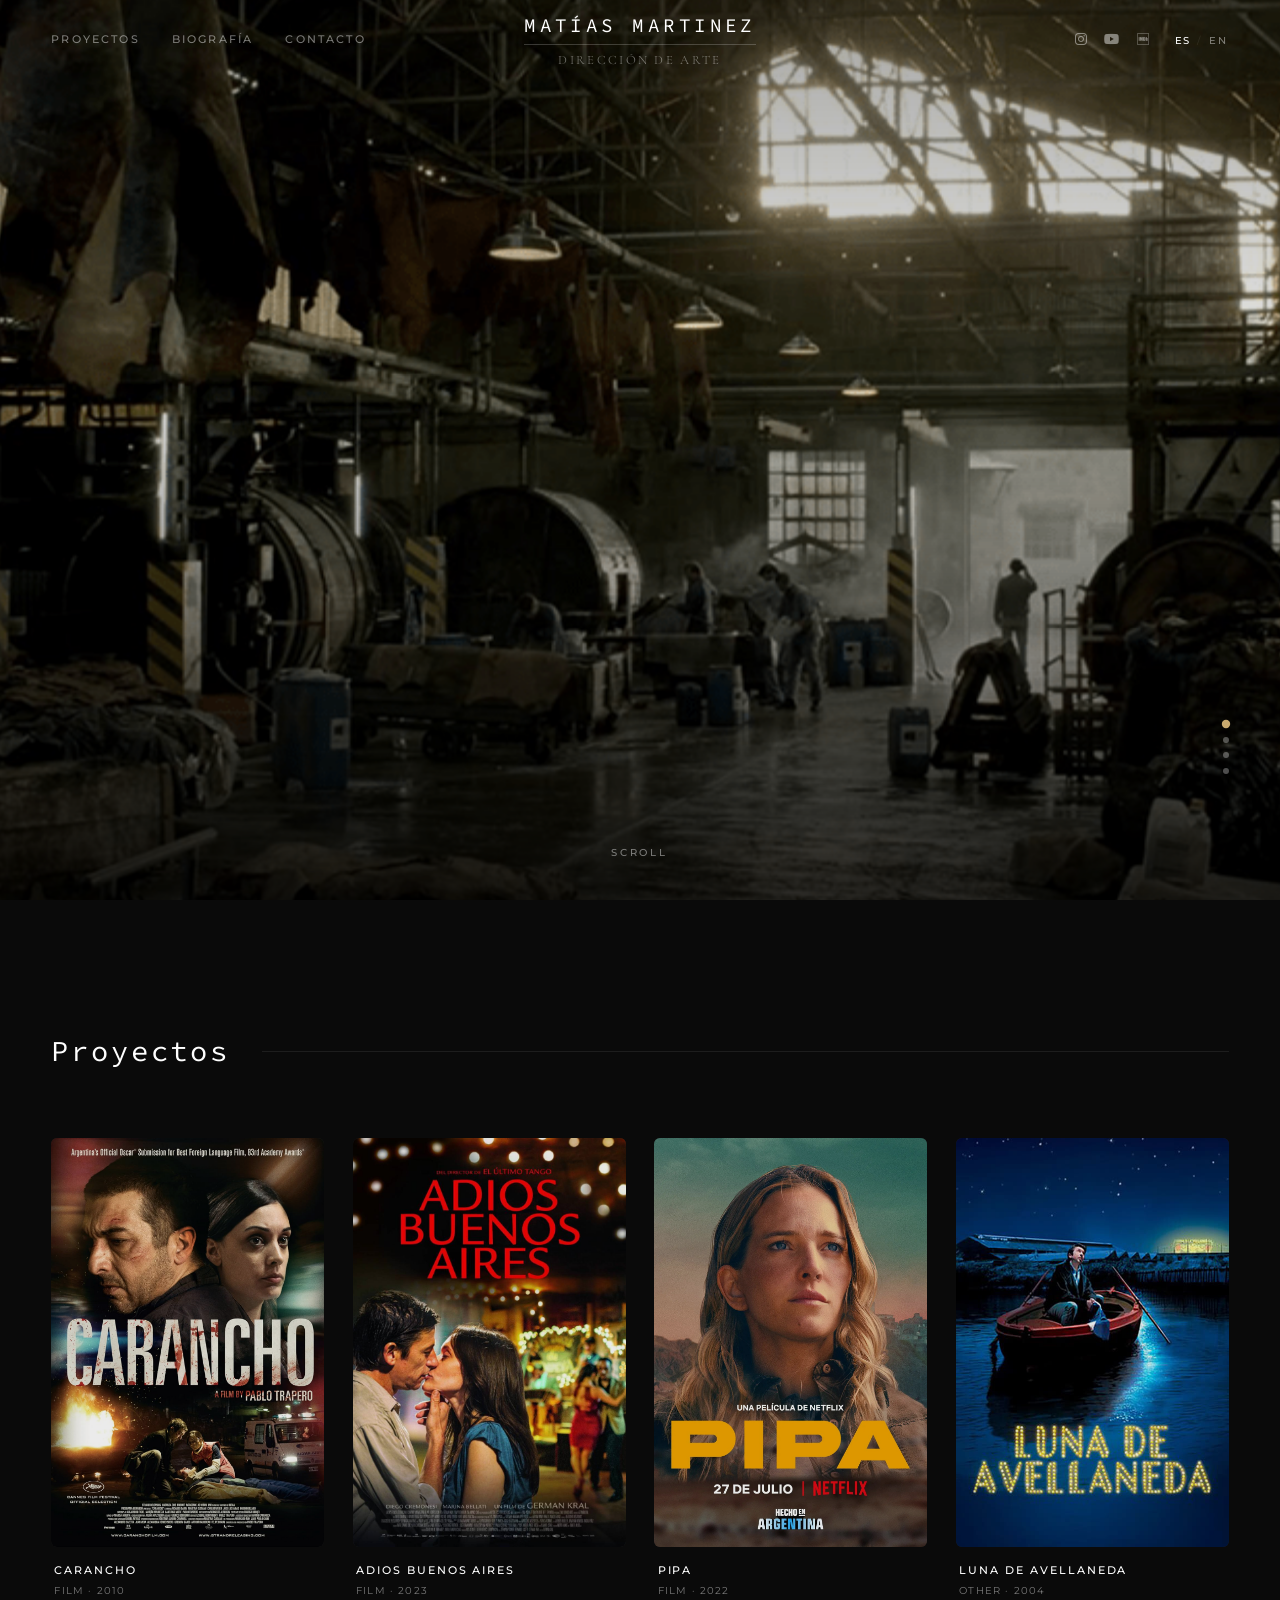
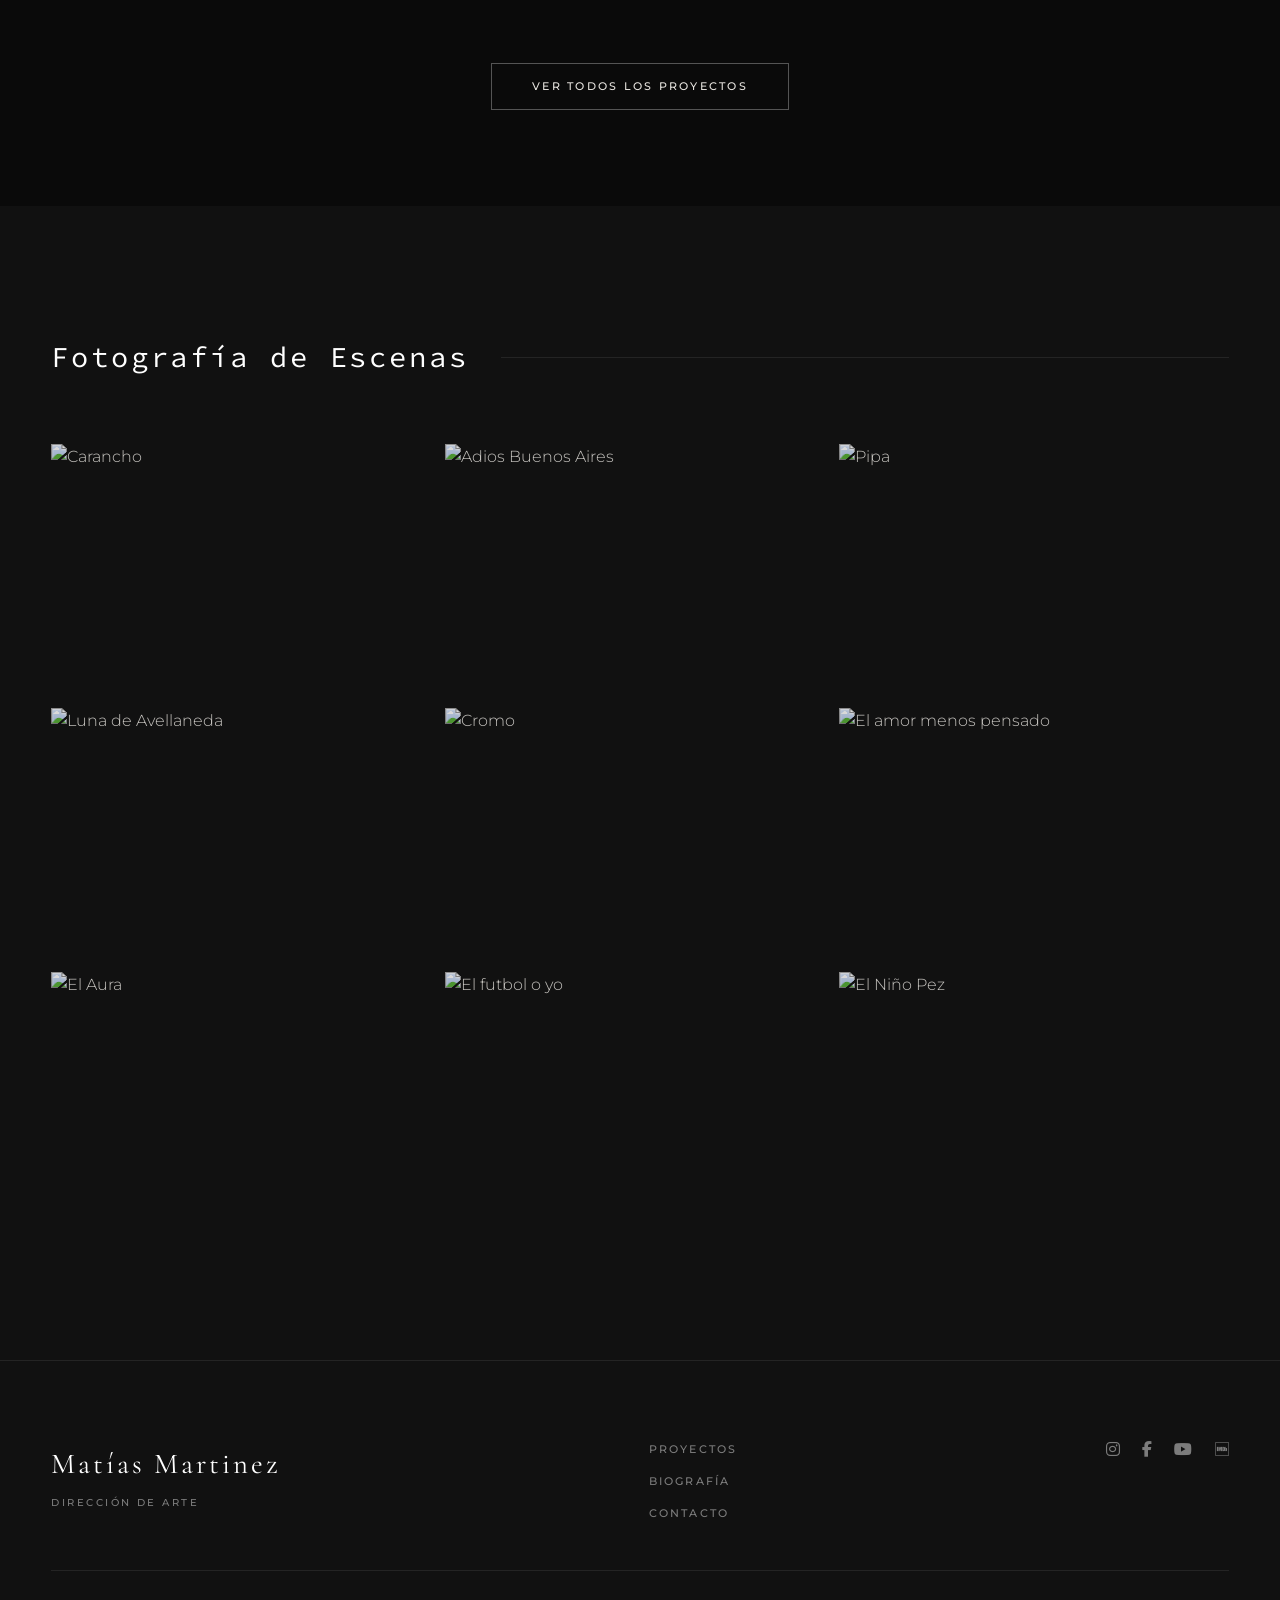
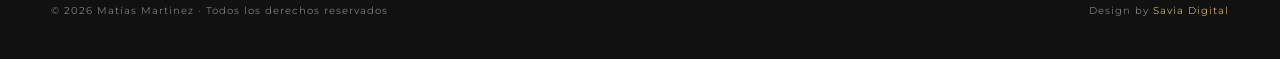
==== commit 2f992bf1: "escenas" ====
--- a/index.html
+++ b/index.html
@@ -158,7 +158,7 @@
             <i class="fab fa-instagram"></i>
           </a>
           <a
-            href="https://www.youtube.com/@USUARIO"
+            href="https://www.youtube.com/@martmatias"
             target="_blank"
             rel="noopener"
             aria-label="YouTube"
@@ -202,7 +202,7 @@
             ><i class="fab fa-instagram"></i
           ></a>
           <a
-            href="https://www.youtube.com/@USUARIO"
+            href="https://www.youtube.com/@martmatias"
             target="_blank"
             aria-label="YouTube"
             ><i class="fab fa-youtube"></i
@@ -514,7 +514,7 @@
         <!-- Redes sociales -->
         <div class="footer__socials">
           <a
-            href="https://www.instagram.com/USUARIO"
+            href="https://www.instagram.com/matiasmartinez.art/"
             target="_blank"
             rel="noopener"
             aria-label="Instagram"
@@ -522,7 +522,7 @@
             <i class="fab fa-instagram"></i>
           </a>
           <a
-            href="https://www.facebook.com/USUARIO"
+            href="https://www.facebook.com/matiasmartinez.art/"
             target="_blank"
             rel="noopener"
             aria-label="Facebook"
@@ -530,7 +530,7 @@
             <i class="fab fa-facebook-f"></i>
           </a>
           <a
-            href="https://www.youtube.com/@USUARIO"
+            href="https://www.youtube.com/@martmatias"
             target="_blank"
             rel="noopener"
             aria-label="YouTube"
@@ -538,7 +538,7 @@
             <i class="fab fa-youtube"></i>
           </a>
           <a
-            href="https://www.imdb.com/name/USUARIO/"
+            href="https://www.imdb.com/es/name/nm1031163/?ref_=nv_sr_srsg_0"
             target="_blank"
             rel="noopener"
             aria-label="IMDB"
--- a/css/styles.css
+++ b/css/styles.css
@@ -156,12 +156,23 @@
   border-bottom: 1px solid var(--color-border);
 }
 
+.nav.scrolled .nav__logo a {
+  font-size: 1.2rem;
+  letter-spacing: 0.12em;
+}
+
+.nav.scrolled .nav__subtitle {
+  font-size: 0.65rem;
+  letter-spacing: 0.12em;
+}
+
 /* Logo / Nombre */
 .nav__logo a {
-  font-family: var(--font-title);
-  font-size: 1.4rem;
-  font-weight: 400;
-  letter-spacing: 0.12em;
+  font-family: 'Cormorant Garamond', serif;
+  font-size: 1.8rem;
+  font-weight: 300;
+  letter-spacing: 0.18em;
+  text-transform: uppercase;
   color: var(--color-white);
   transition: color 0.3s var(--ease);
 }
@@ -171,14 +182,14 @@
 }
 
 .nav__subtitle {
-  font-family: var(--font-title);
-  font-size: 0.9rem;
-  font-weight: 400;
+  font-family: 'Cormorant Garamond', serif;
+  font-size: 0.8rem;
+  font-weight: 300;
   letter-spacing: 0.18em;
   text-transform: uppercase;
   color: var(--color-muted);
   text-align: center;
-  border-top: 1px solid rgba(255, 255, 255, 0.2);
+  border-top: 1px solid rgba(255,255,255,0.2);
   padding-top: 0.3rem;
   margin-top: 0.2rem;
 }
@@ -693,6 +704,26 @@
     gap: 1.2rem;
     padding: 0 6vw;
   }
+  .nav--centered .nav__logo {
+    text-align: left;
+  }
+
+  .nav--centered .nav__logo a {
+    font-size: 0.85rem;
+    letter-spacing: 0.1em;
+    display: block;
+  }
+
+  .nav--centered .nav__subtitle {
+    font-size: 0.75rem;
+    letter-spacing: 0.1em;
+    border-top: 1px solid rgba(255, 255, 255, 0.1);
+    padding-top: 0.15rem;
+    margin-top: 0.15rem;
+    display: block;
+    text-align: left;
+    width: fit-content;
+  }
 }
 
 @media (max-width: 480px) {
@@ -705,10 +736,6 @@
     font-size: 0.6rem;
   }
 }
-
-/* ============================================================
-   6. MOSAICO DE ESCENAS
-   ============================================================ */
 
 /* ============================================================
    6. MOSAICO DE ESCENAS
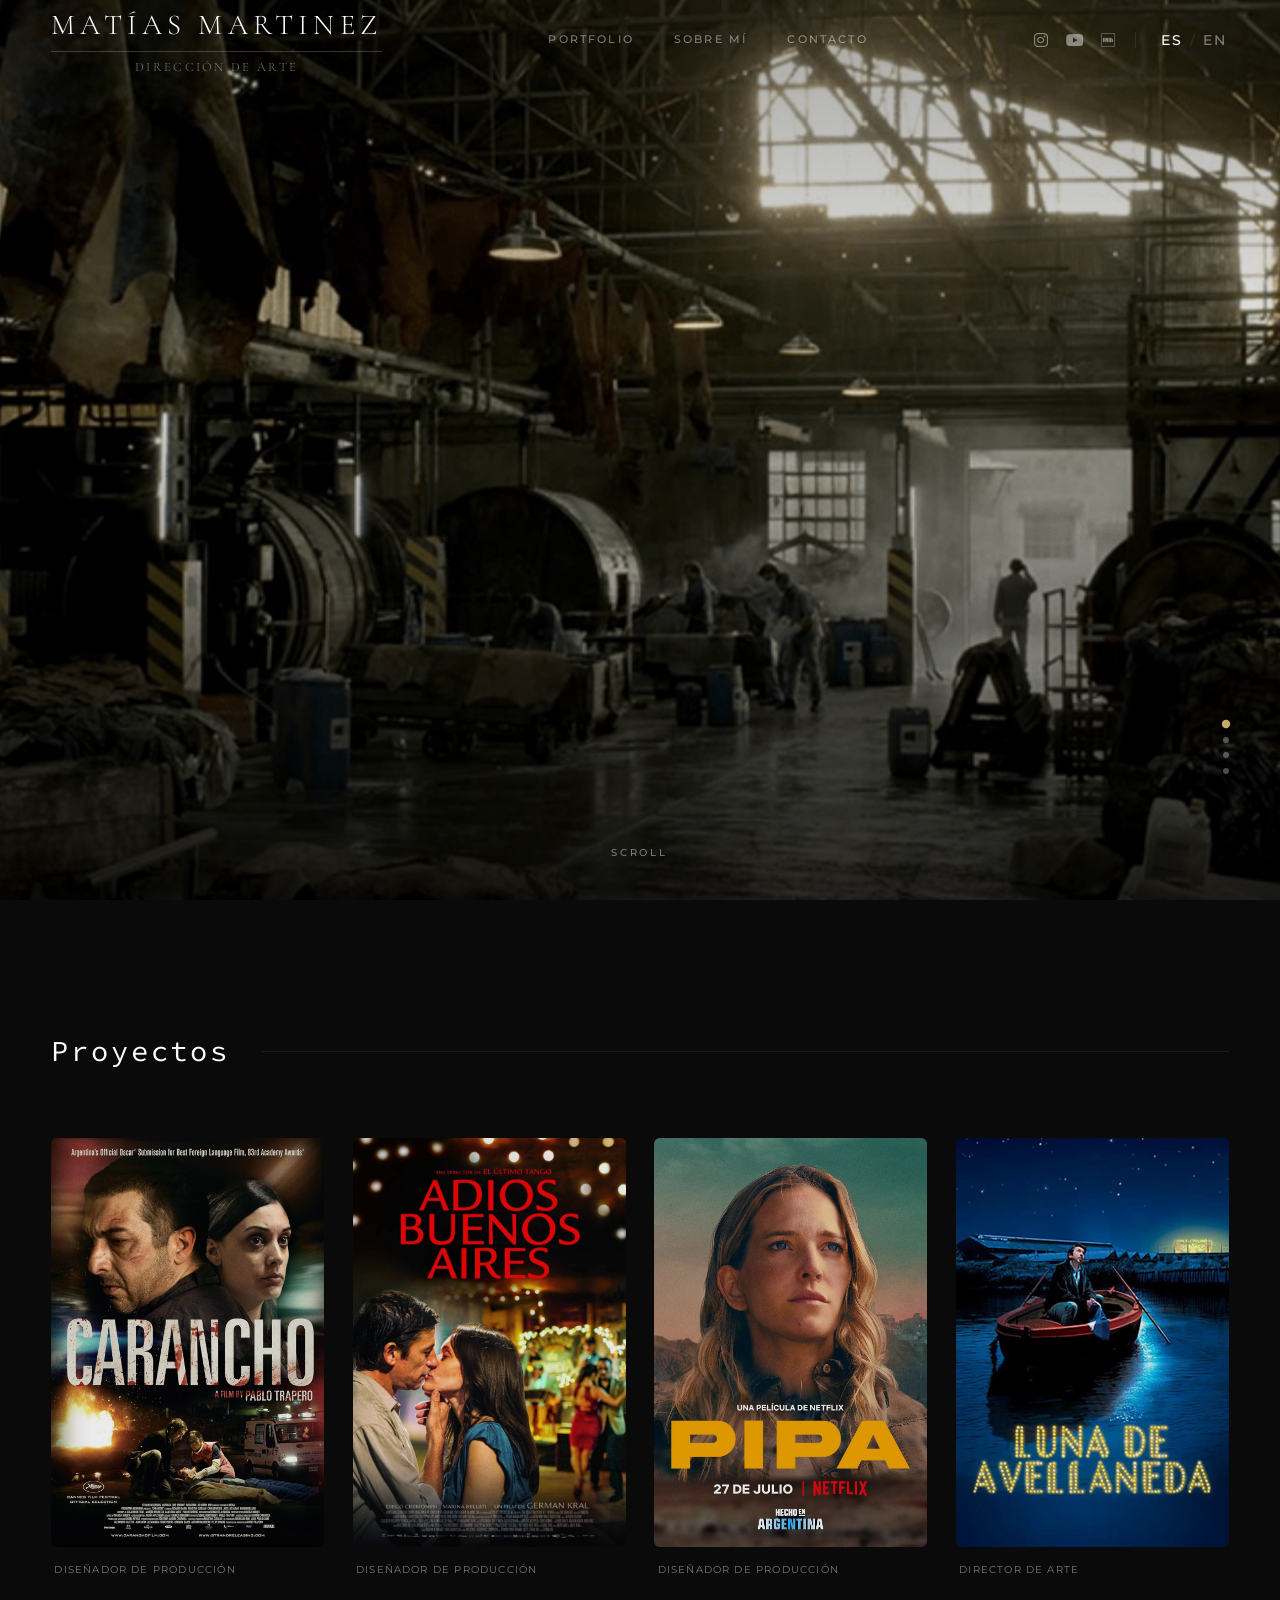
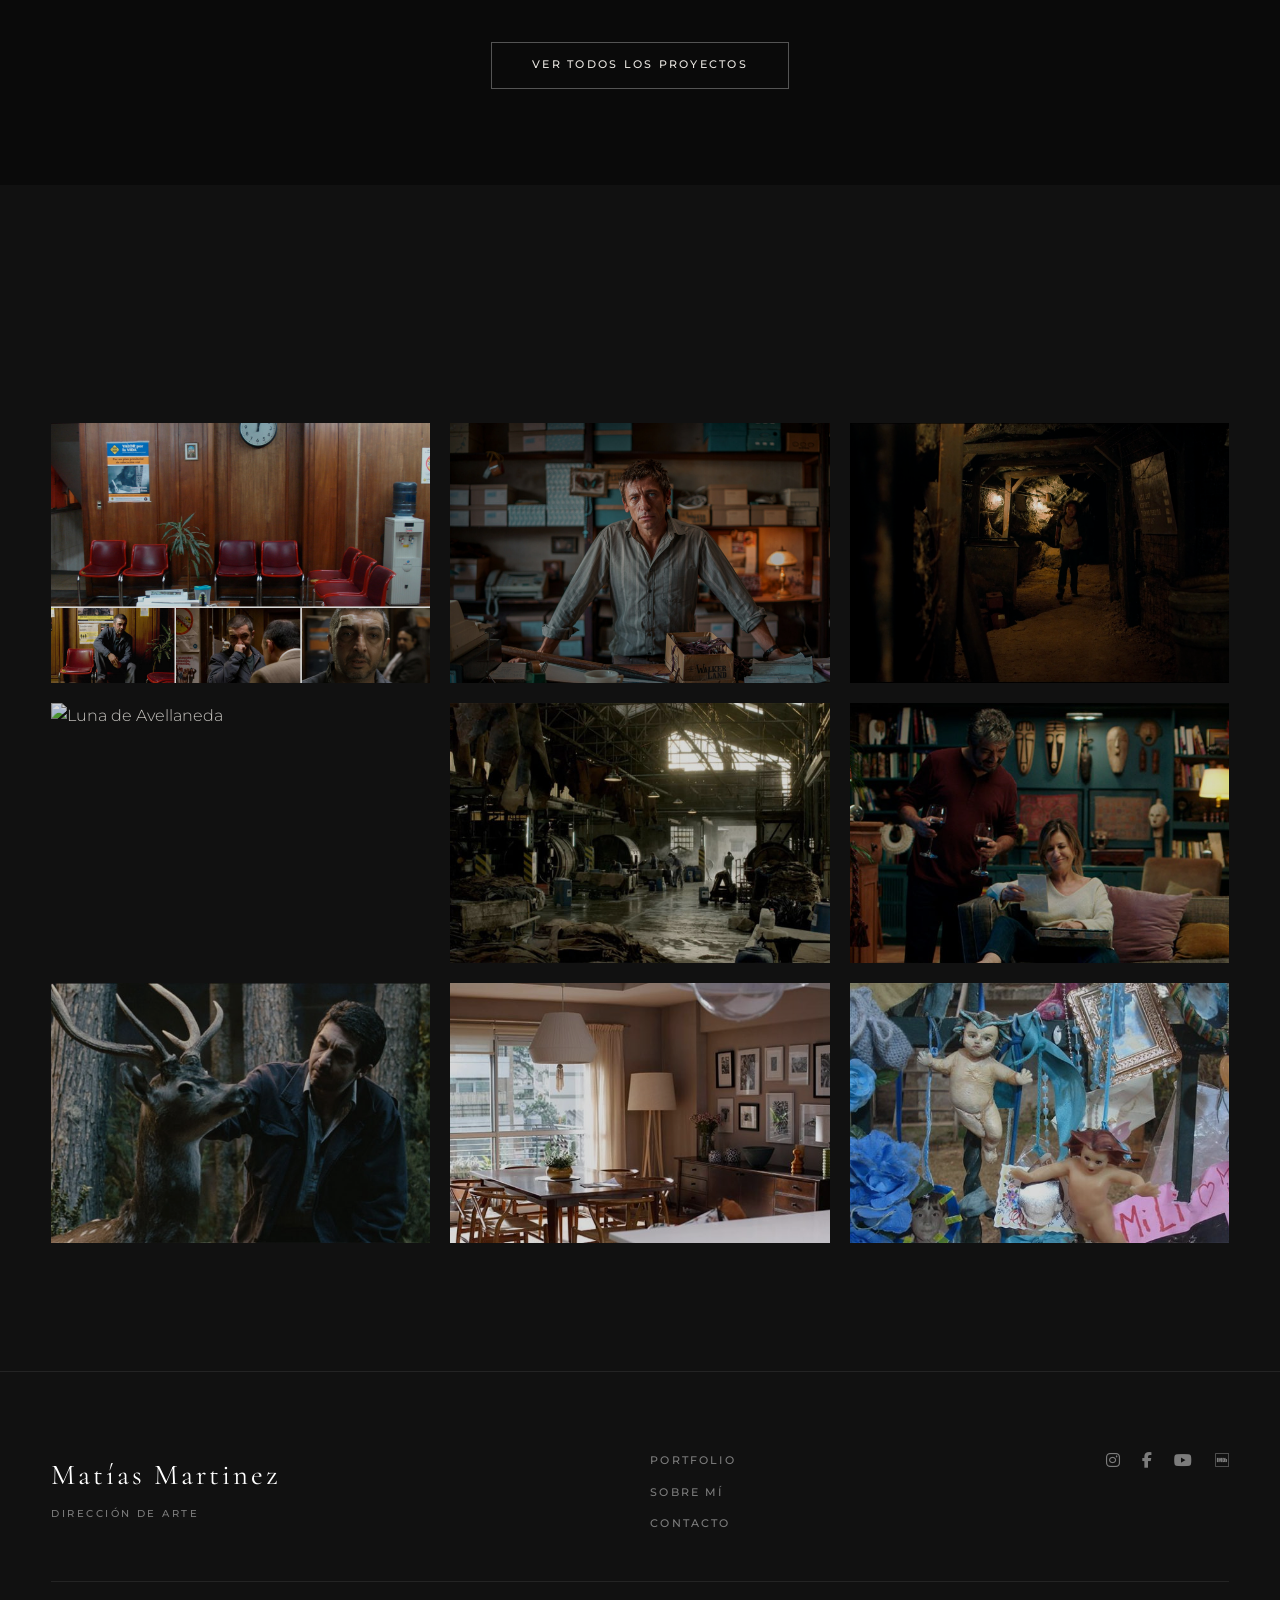
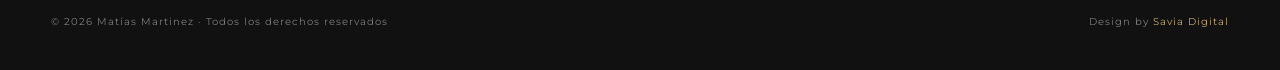
==== commit 046be6c8: "escenas" ====
--- a/index.html
+++ b/index.html
@@ -25,387 +25,59 @@
 
   <body>
     <!-- ========== NAVEGACIÓN ========== -->
-    <!-- NAV OPCION I -->
-    <template>
-      <header class="nav" id="navbar">
-        <div class="nav__logo">
-          <a href="index.html" data-i18n="nav.name">Matías Martinez</a>
-        </div>
-
-        <nav class="nav__links">
-          <a href="projects.html" data-i18n="nav.projects">Proyectos</a>
-          <a href="bio.html" data-i18n="nav.bio">Biografía</a>
-          <a href="contact.html" data-i18n="nav.contact">Contacto</a>
-        </nav>
-
-        <div class="nav__actions">
-          <!-- Redes sociales -->
-          <div class="nav__socials">
-            <a
-              href="https://www.instagram.com/USUARIO"
-              target="_blank"
-              rel="noopener"
-              aria-label="Instagram"
-            >
-              <i class="fab fa-instagram"></i>
-            </a>
-            <a
-              href="https://www.facebook.com/USUARIO"
-              target="_blank"
-              rel="noopener"
-              aria-label="Facebook"
-            >
-              <i class="fab fa-facebook-f"></i>
-            </a>
-            <a
-              href="https://www.youtube.com/@USUARIO"
-              target="_blank"
-              rel="noopener"
-              aria-label="YouTube"
-            >
-              <i class="fab fa-youtube"></i>
-            </a>
-            <a
-              href="https://www.imdb.com/name/USUARIO/"
-              target="_blank"
-              rel="noopener"
-              aria-label="IMDB"
-            >
-              <i class="fab fa-imdb"></i>
-            </a>
-          </div>
-
-          <!-- Toggle idioma -->
-          <button
-            class="lang-toggle"
-            id="langToggle"
-            aria-label="Cambiar idioma"
-          >
-            <span class="lang-toggle__option active" data-lang="es">ES</span>
-            <span class="lang-toggle__divider">/</span>
-            <span class="lang-toggle__option" data-lang="en">EN</span>
-          </button>
-
-          <!-- Hamburger mobile -->
-          <button class="nav__hamburger" id="hamburger" aria-label="Menú">
-            <span></span>
-            <span></span>
-            <span></span>
-          </button>
-        </div>
-
-        <!-- Menú mobile -->
-        <div class="nav__mobile" id="mobileMenu">
-          <a href="#projects" data-i18n="nav.projects">Proyectos</a>
-          <a href="bio.html" data-i18n="nav.bio">Biografía</a>
-          <a href="contact.html" data-i18n="nav.contact">Contacto</a>
-
-          <!-- Redes en mobile -->
-          <div class="nav__mobile-socials">
-            <a
-              href="https://www.instagram.com/USUARIO"
-              target="_blank"
-              aria-label="Instagram"
-              ><i class="fab fa-instagram"></i
-            ></a>
-            <a
-              href="https://www.facebook.com/USUARIO"
-              target="_blank"
-              aria-label="Facebook"
-              ><i class="fab fa-facebook-f"></i
-            ></a>
-            <a
-              href="https://www.youtube.com/@USUARIO"
-              target="_blank"
-              aria-label="YouTube"
-              ><i class="fab fa-youtube"></i
-            ></a>
-            <a
-              href="https://www.imdb.com/name/USUARIO/"
-              target="_blank"
-              aria-label="IMDB"
-              ><i class="fab fa-imdb"></i
-            ></a>
-          </div>
-        </div>
-      </header>
-    </template>
 
     <!-- NAV NUEVO OPCION II -->
-    <header class="nav nav--centered" id="navbar">
-      <!-- Links izquierda -->
-      <nav class="nav__links">
-        <a href="projects.html" data-i18n="nav.projects">Proyectos</a>
-        <a href="bio.html" data-i18n="nav.bio">Biografía</a>
-        <a href="contact.html" data-i18n="nav.contact">Contacto</a>
-      </nav>
-
-      <!-- Logo centro -->
-      <div class="nav__logo">
-        <a href="index.html" data-i18n="nav.name">Matías Martinez</a>
-        <p class="nav__subtitle" data-i18n="nav.subtitle">Dirección de Arte</p>
-      </div>
-
-      <!-- Redes + idioma derecha -->
-      <div class="nav__right">
-        <div class="nav__socials">
-          <a
-            href="https://www.instagram.com/matiasmartinez.art/"
-            target="_blank"
-            rel="noopener"
-            aria-label="Instagram"
-          >
-            <i class="fab fa-instagram"></i>
-          </a>
-          <a
-            href="https://www.youtube.com/@martmatias"
-            target="_blank"
-            rel="noopener"
-            aria-label="YouTube"
-          >
-            <i class="fab fa-youtube"></i>
-          </a>
-          <a
-            href="https://www.imdb.com/es/name/nm1031163/?ref_=nv_sr_srsg_0"
-            target="_blank"
-            rel="noopener"
-            aria-label="IMDB"
-          >
-            <i class="fab fa-imdb"></i>
-          </a>
-        </div>
-
-        <button class="lang-toggle" id="langToggle" aria-label="Cambiar idioma">
-          <span class="lang-toggle__option active" data-lang="es">ES</span>
-          <span class="lang-toggle__divider">/</span>
-          <span class="lang-toggle__option" data-lang="en">EN</span>
-        </button>
-
-        <!-- Hamburger mobile -->
-        <button class="nav__hamburger" id="hamburger" aria-label="Menú">
-          <span></span>
-          <span></span>
-          <span></span>
-        </button>
-      </div>
-
-      <!-- Menú mobile -->
-      <div class="nav__mobile" id="mobileMenu">
-        <a href="#projects" data-i18n="nav.projects">Proyectos</a>
-        <a href="bio.html" data-i18n="nav.bio">Biografía</a>
-        <a href="contact.html" data-i18n="nav.contact">Contacto</a>
-        <div class="nav__mobile-socials">
-          <a
-            href="https://www.instagram.com/matiasmartinez.art/"
-            target="_blank"
-            aria-label="Instagram"
-            ><i class="fab fa-instagram"></i
-          ></a>
-          <a
-            href="https://www.youtube.com/@martmatias"
-            target="_blank"
-            aria-label="YouTube"
-            ><i class="fab fa-youtube"></i
-          ></a>
-          <a
-            href="https://www.imdb.com/es/name/nm1031163/?ref_=nv_sr_srsg_0"
-            target="_blank"
-            aria-label="IMDB"
-            ><i class="fab fa-imdb"></i
-          ></a>
-        </div>
-      </div>
-    </header>
-
-    <!-- ========== COMPARACIÓN TIPOGRAFÍAS – BORRAR DESPUÉS ========== -->
-    <template>
-      <div
-        style="
-          position: fixed;
-          bottom: 2rem;
-          left: 50%;
-          transform: translateX(-50%);
-          background: rgba(10, 10, 10, 0.95);
-          border: 1px solid rgba(255, 255, 255, 0.1);
-          padding: 2rem 3rem;
-          z-index: 200;
-          display: flex;
-          gap: 4rem;
-          align-items: flex-start;
-        "
-      >
-        <!-- Opción 1 - Source Code Pro (actual) -->
-        <div
-          style="
-            display: flex;
-            flex-direction: column;
-            align-items: center;
-            gap: 0.4rem;
-          "
-        >
-          <p
-            style="
-              font-family: &quot;Source Code Pro&quot;, monospace;
-              font-size: 1.2rem;
-              letter-spacing: 0.18em;
-              color: white;
-            "
-          >
-            Matías Martinez
-          </p>
-          <p
-            style="
-              font-family: &quot;Montserrat&quot;, sans-serif;
-              font-size: 0.55rem;
-              letter-spacing: 0.25em;
-              color: rgba(255, 255, 255, 0.4);
-            "
-          >
-            Dirección de Arte
-          </p>
-          <p
-            style="
-              font-family: &quot;Montserrat&quot;, sans-serif;
-              font-size: 0.5rem;
-              letter-spacing: 0.2em;
-              color: #c8a96e;
-              margin-top: 0.5rem;
-            "
-          >
-            Tipografía: Source Code Pro
-          </p>
-        </div>
-
-        <!-- Opción 2 - Cormorant Garamond -->
-        <div
-          style="
-            display: flex;
-            flex-direction: column;
-            align-items: center;
-            gap: 0.4rem;
-          "
-        >
-          <p
-            style="
-              font-family: &quot;Cormorant Garamond&quot;, serif;
-              font-size: 1.5rem;
-              font-weight: 300;
-              letter-spacing: 0.18em;
-              color: white;
-            "
-          >
-            Matías Martinez
-          </p>
-          <p
-            style="
-              font-family: &quot;Montserrat&quot;, sans-serif;
-              font-size: 0.55rem;
-              letter-spacing: 0.25em;
-              color: rgba(255, 255, 255, 0.4);
-            "
-          >
-            Dirección de Arte
-          </p>
-          <p
-            style="
-              font-family: &quot;Montserrat&quot;, sans-serif;
-              font-size: 0.5rem;
-              letter-spacing: 0.2em;
-              color: #c8a96e;
-              margin-top: 0.5rem;
-            "
-          >
-            Tipografía:Cormorant Garamond
-          </p>
-        </div>
-
-        <!-- Opción 3 - Montserrat -->
-        <div
-          style="
-            display: flex;
-            flex-direction: column;
-            align-items: center;
-            gap: 0.4rem;
-          "
-        >
-          <p
-            style="
-              font-family: &quot;Montserrat&quot;, sans-serif;
-              font-size: 1rem;
-              font-weight: 300;
-              letter-spacing: 0.3em;
-              color: white;
-            "
-          >
-            Matías Martinez
-          </p>
-          <p
-            style="
-              font-family: &quot;Montserrat&quot;, sans-serif;
-              font-size: 0.55rem;
-              letter-spacing: 0.25em;
-              color: rgba(255, 255, 255, 0.4);
-            "
-          >
-            Dirección de Arte
-          </p>
-          <p
-            style="
-              font-family: &quot;Montserrat&quot;, sans-serif;
-              font-size: 0.5rem;
-              letter-spacing: 0.2em;
-              color: #c8a96e;
-              margin-top: 0.5rem;
-            "
-          >
-            Tipografía: Montserrat
-          </p>
-        </div>
-        <!-- Opción 4 - Inter -->
-        <div
-          style="
-            display: flex;
-            flex-direction: column;
-            align-items: center;
-            gap: 0.4rem;
-          "
-        >
-          <p
-            style="
-              font-family: &quot;Inter&quot;, sans-serif;
-              font-size: 1rem;
-              font-weight: 300;
-              letter-spacing: 0.3em;
-              color: white;
-            "
-          >
-            Matías Martinez
-          </p>
-          <p
-            style="
-              font-family: &quot;Montserrat&quot;, sans-serif;
-              font-size: 0.55rem;
-              letter-spacing: 0.25em;
-              color: rgba(255, 255, 255, 0.4);
-            "
-          >
-            Dirección de Arte
-          </p>
-          <p
-            style="
-              font-family: &quot;Montserrat&quot;, sans-serif;
-              font-size: 0.5rem;
-              letter-spacing: 0.2em;
-              color: #c8a96e;
-              margin-top: 0.5rem;
-            "
-          >
-            Tipografía: Inter
-          </p>
-        </div>
-      </div>
-    </template>
-    <!-- ========== FIN COMPARACIÓN – BORRAR DESPUÉS ========== -->
+    <!-- ========== NAVEGACIÓN ========== -->
+<header class="nav" id="navbar">
+  <div class="nav__logo">
+    <a href="index.html" data-i18n="nav.name">Matías Martinez</a>
+    <p class="nav__subtitle" data-i18n="nav.subtitle">Dirección de Arte</p>
+  </div>
+
+  <nav class="nav__links">
+    <a href="projects.html" data-i18n="nav.projects">Portfolio</a>
+    <a href="bio.html" data-i18n="nav.bio">About</a>
+    <a href="contact.html" data-i18n="nav.contact">Contacto</a>
+  </nav>
+
+  <div class="nav__actions">
+    <div class="nav__socials">
+      <a href="https://www.instagram.com/matiasmartinez.art/" target="_blank" rel="noopener" aria-label="Instagram">
+        <i class="fab fa-instagram"></i>
+      </a>
+      <a href="https://www.youtube.com/@martmatias" target="_blank" rel="noopener" aria-label="YouTube">
+        <i class="fab fa-youtube"></i>
+      </a>
+      <a href="https://www.imdb.com/es/name/nm1031163/?ref_=nv_sr_srsg_0" target="_blank" rel="noopener" aria-label="IMDB">
+        <i class="fab fa-imdb"></i>
+      </a>
+    </div>
+
+    <button class="lang-toggle" id="langToggle" aria-label="Cambiar idioma">
+      <span class="lang-toggle__option active" data-lang="es">ES</span>
+      <span class="lang-toggle__divider">/</span>
+      <span class="lang-toggle__option" data-lang="en">EN</span>
+    </button>
+
+    <button class="nav__hamburger" id="hamburger" aria-label="Menú">
+      <span></span>
+      <span></span>
+      <span></span>
+    </button>
+  </div>
+
+  <!-- Menú mobile -->
+  <div class="nav__mobile" id="mobileMenu">
+    <a href="projects.html" data-i18n="nav.projects">Proyectos</a>
+    <a href="bio.html" data-i18n="nav.bio">Biografía</a>
+    <a href="contact.html" data-i18n="nav.contact">Contacto</a>
+    <div class="nav__mobile-socials">
+      <a href="https://www.instagram.com/matiasmartinez.art/" target="_blank" aria-label="Instagram"><i class="fab fa-instagram"></i></a>
+      <a href="https://www.youtube.com/@martmatias" target="_blank" aria-label="YouTube"><i class="fab fa-youtube"></i></a>
+      <a href="https://www.imdb.com/es/name/nm1031163/?ref_=nv_sr_srsg_0" target="_blank" aria-label="IMDB"><i class="fab fa-imdb"></i></a>
+    </div>
+  </div>
+</header>
 
     <!-- ========== HERO – KEN BURNS ========== -->
     <section class="hero" id="hero">
--- a/css/styles.css
+++ b/css/styles.css
@@ -241,7 +241,7 @@
   display: flex;
   align-items: center;
   gap: 0.3rem;
-  font-size: 0.65rem;
+  font-size: 0.85rem;
   font-weight: 500;
   letter-spacing: 0.15em;
   color: var(--color-muted);
@@ -352,7 +352,7 @@
 
 .nav__socials a {
   color: var(--color-muted);
-  font-size: 0.85rem;
+  font-size: 1rem;
   transition:
     color 0.3s var(--ease),
     transform 0.3s var(--ease);
@@ -750,7 +750,7 @@
   display: grid;
   grid-template-columns: repeat(3, 1fr);
   grid-auto-rows: 260px;
-  gap: 4px;
+  gap: 20px;
   padding: 0 4vw;
 }
 
